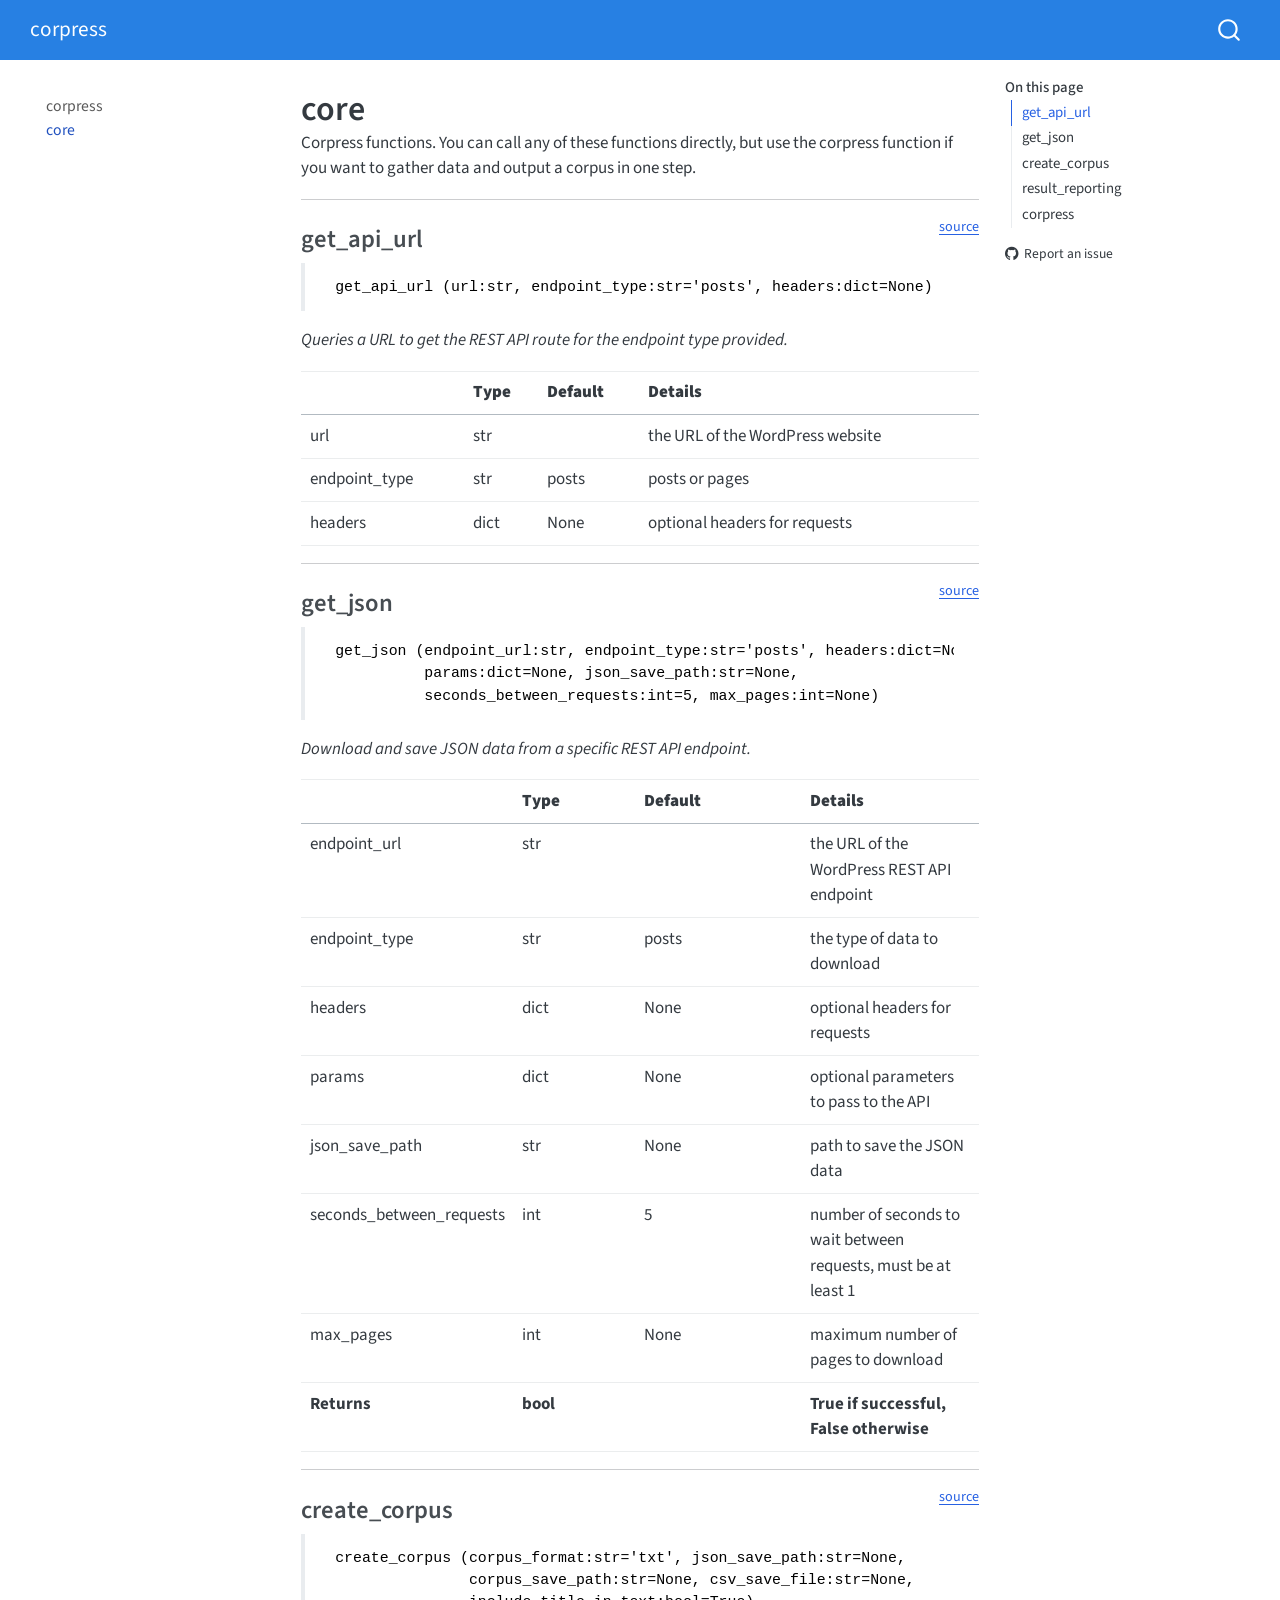
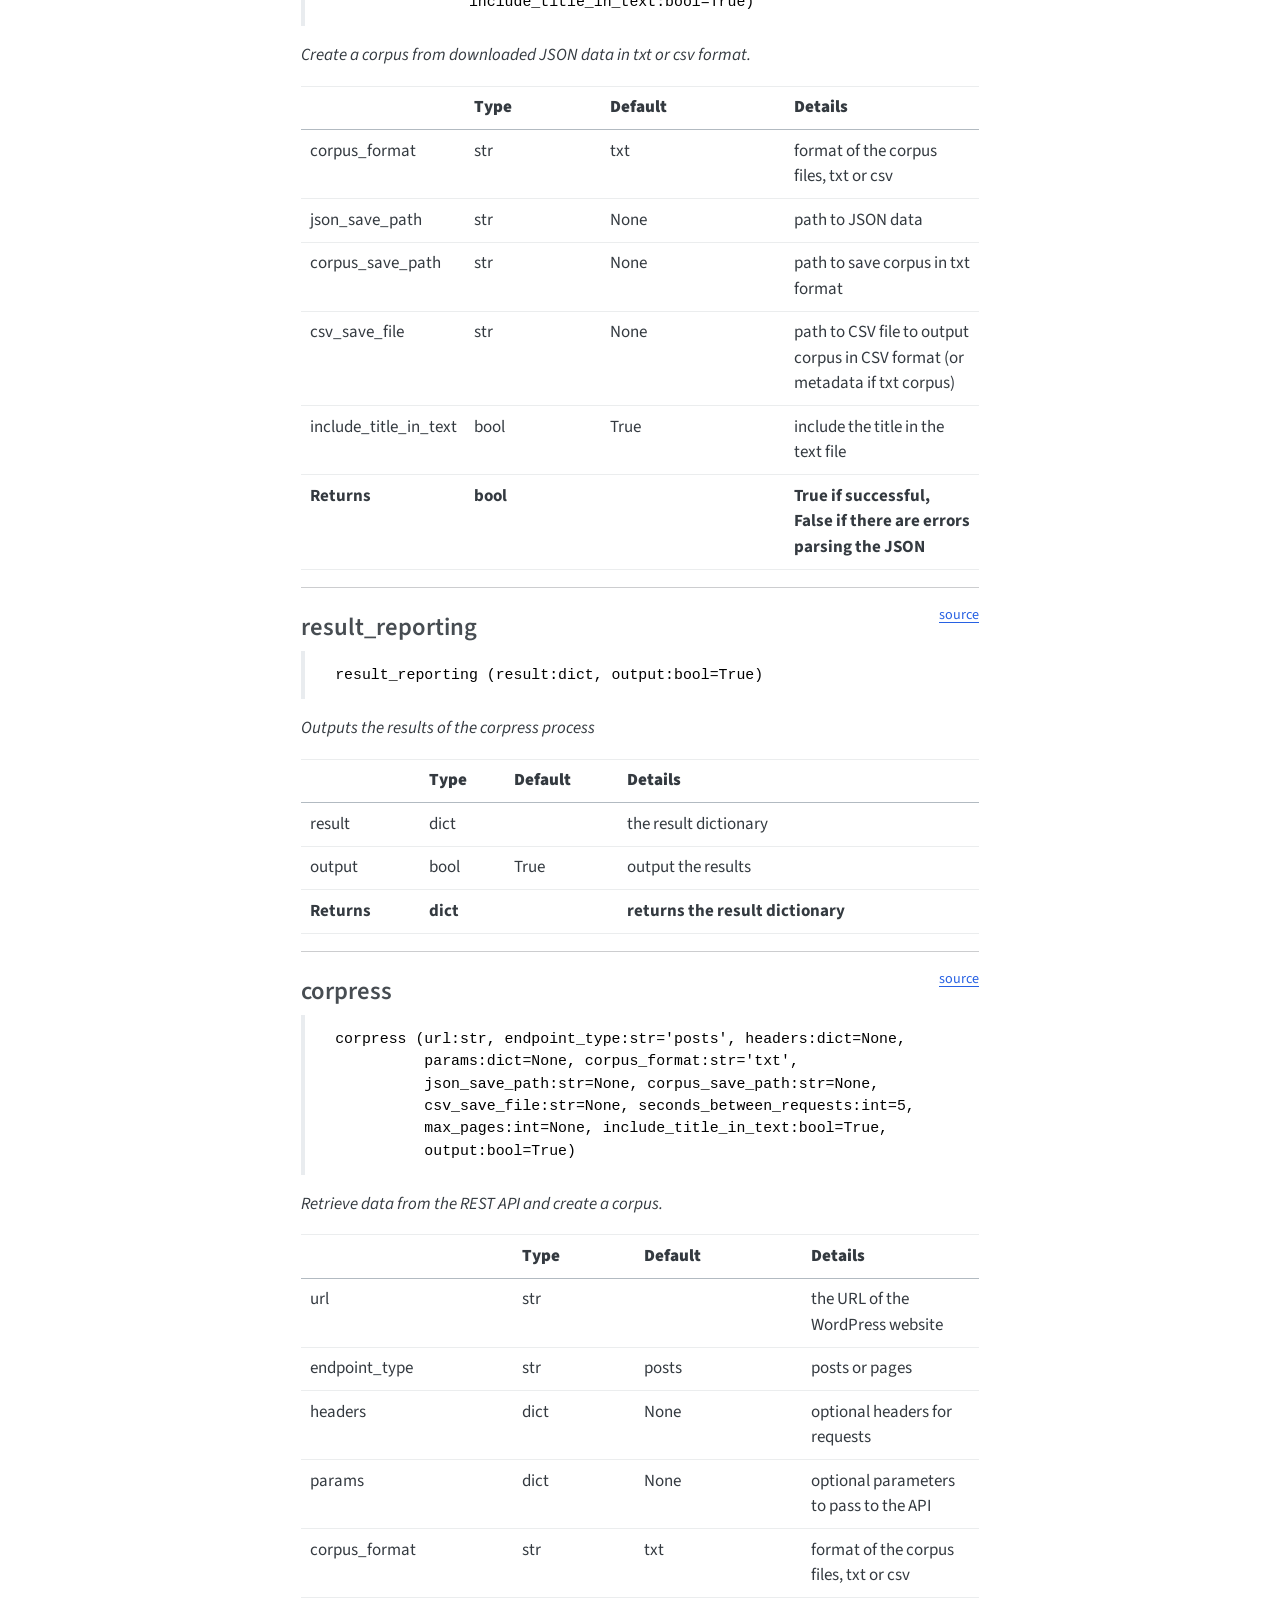
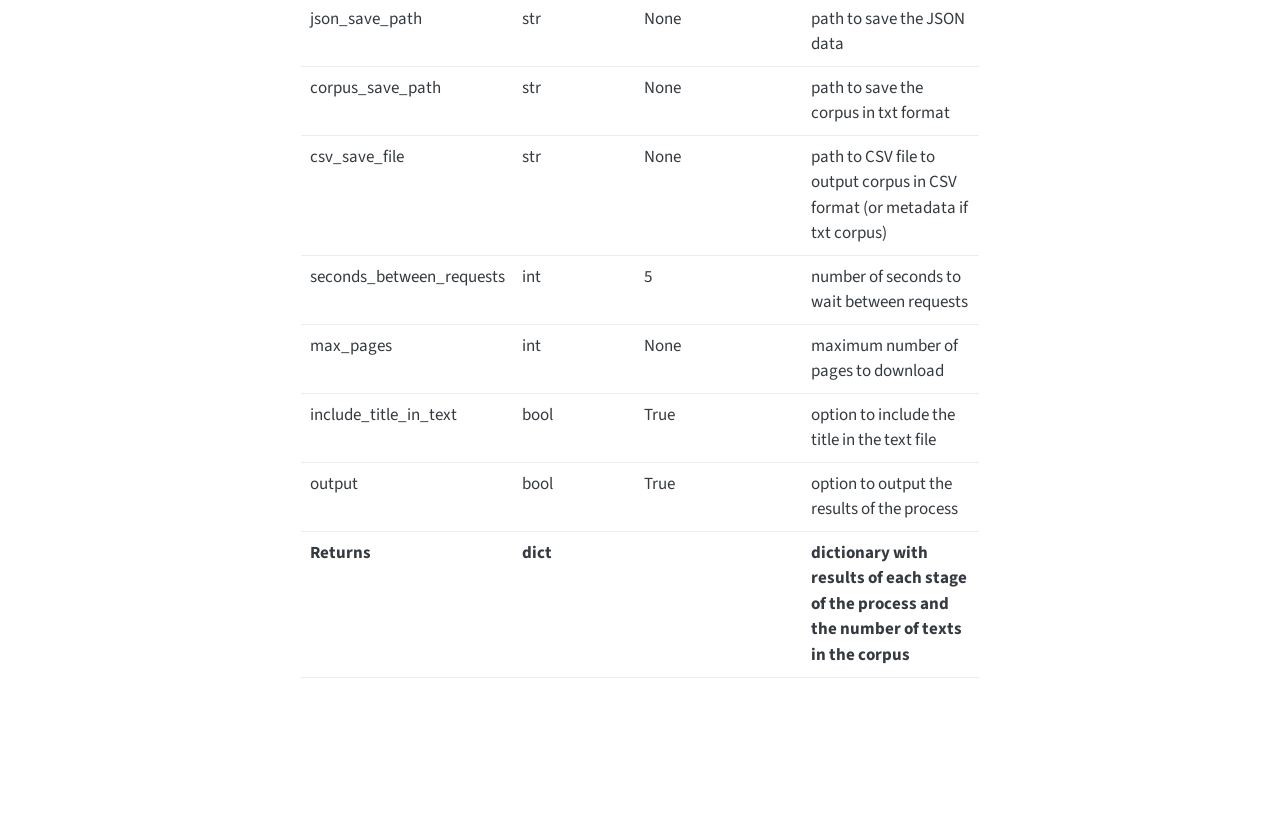
==== core.html @ 029fb757 "deploy: 4354752085d87fef4417bb4c1fadcc84f3c100c9" ====
<!DOCTYPE html>
<html xmlns="http://www.w3.org/1999/xhtml" lang="en" xml:lang="en"><head>

<meta charset="utf-8">
<meta name="generator" content="quarto-1.5.56">

<meta name="viewport" content="width=device-width, initial-scale=1.0, user-scalable=yes">

<meta name="description" content="Corpress functions. You can call any of these functions directly, but use the corpress function if you want to gather data and output a corpus in one step.">

<title>core – corpress</title>
<style>
code{white-space: pre-wrap;}
span.smallcaps{font-variant: small-caps;}
div.columns{display: flex; gap: min(4vw, 1.5em);}
div.column{flex: auto; overflow-x: auto;}
div.hanging-indent{margin-left: 1.5em; text-indent: -1.5em;}
ul.task-list{list-style: none;}
ul.task-list li input[type="checkbox"] {
  width: 0.8em;
  margin: 0 0.8em 0.2em -1em; /* quarto-specific, see https://github.com/quarto-dev/quarto-cli/issues/4556 */ 
  vertical-align: middle;
}
</style>


<script src="site_libs/quarto-nav/quarto-nav.js"></script>
<script src="site_libs/quarto-nav/headroom.min.js"></script>
<script src="site_libs/clipboard/clipboard.min.js"></script>
<script src="site_libs/quarto-search/autocomplete.umd.js"></script>
<script src="site_libs/quarto-search/fuse.min.js"></script>
<script src="site_libs/quarto-search/quarto-search.js"></script>
<meta name="quarto:offset" content="./">
<script src="site_libs/quarto-html/quarto.js"></script>
<script src="site_libs/quarto-html/popper.min.js"></script>
<script src="site_libs/quarto-html/tippy.umd.min.js"></script>
<script src="site_libs/quarto-html/anchor.min.js"></script>
<link href="site_libs/quarto-html/tippy.css" rel="stylesheet">
<link href="site_libs/quarto-html/quarto-syntax-highlighting.css" rel="stylesheet" id="quarto-text-highlighting-styles">
<script src="site_libs/bootstrap/bootstrap.min.js"></script>
<link href="site_libs/bootstrap/bootstrap-icons.css" rel="stylesheet">
<link href="site_libs/bootstrap/bootstrap.min.css" rel="stylesheet" id="quarto-bootstrap" data-mode="light">
<script id="quarto-search-options" type="application/json">{
  "location": "navbar",
  "copy-button": false,
  "collapse-after": 3,
  "panel-placement": "end",
  "type": "overlay",
  "limit": 50,
  "keyboard-shortcut": [
    "f",
    "/",
    "s"
  ],
  "show-item-context": false,
  "language": {
    "search-no-results-text": "No results",
    "search-matching-documents-text": "matching documents",
    "search-copy-link-title": "Copy link to search",
    "search-hide-matches-text": "Hide additional matches",
    "search-more-match-text": "more match in this document",
    "search-more-matches-text": "more matches in this document",
    "search-clear-button-title": "Clear",
    "search-text-placeholder": "",
    "search-detached-cancel-button-title": "Cancel",
    "search-submit-button-title": "Submit",
    "search-label": "Search"
  }
}</script>


<link rel="stylesheet" href="styles.css">
<meta property="og:title" content="core – corpress">
<meta property="og:description" content="Corpress functions. You can call any of these functions directly, but use the corpress function if you want to gather data and output a corpus in one step.">
<meta property="og:site_name" content="corpress">
<meta name="twitter:title" content="core – corpress">
<meta name="twitter:description" content="Corpress functions. You can call any of these functions directly, but use the corpress function if you want to gather data and output a corpus in one step.">
<meta name="twitter:card" content="summary">
</head>

<body class="nav-sidebar floating nav-fixed">

<div id="quarto-search-results"></div>
  <header id="quarto-header" class="headroom fixed-top">
    <nav class="navbar navbar-expand-lg " data-bs-theme="dark">
      <div class="navbar-container container-fluid">
      <div class="navbar-brand-container mx-auto">
    <a class="navbar-brand" href="./index.html">
    <span class="navbar-title">corpress</span>
    </a>
  </div>
        <div class="quarto-navbar-tools tools-end">
</div>
          <div id="quarto-search" class="" title="Search"></div>
      </div> <!-- /container-fluid -->
    </nav>
  <nav class="quarto-secondary-nav">
    <div class="container-fluid d-flex">
      <button type="button" class="quarto-btn-toggle btn" data-bs-toggle="collapse" role="button" data-bs-target=".quarto-sidebar-collapse-item" aria-controls="quarto-sidebar" aria-expanded="false" aria-label="Toggle sidebar navigation" onclick="if (window.quartoToggleHeadroom) { window.quartoToggleHeadroom(); }">
        <i class="bi bi-layout-text-sidebar-reverse"></i>
      </button>
        <nav class="quarto-page-breadcrumbs" aria-label="breadcrumb"><ol class="breadcrumb"><li class="breadcrumb-item"><a href="./core.html">core</a></li></ol></nav>
        <a class="flex-grow-1" role="navigation" data-bs-toggle="collapse" data-bs-target=".quarto-sidebar-collapse-item" aria-controls="quarto-sidebar" aria-expanded="false" aria-label="Toggle sidebar navigation" onclick="if (window.quartoToggleHeadroom) { window.quartoToggleHeadroom(); }">      
        </a>
    </div>
  </nav>
</header>
<!-- content -->
<div id="quarto-content" class="quarto-container page-columns page-rows-contents page-layout-article page-navbar">
<!-- sidebar -->
  <nav id="quarto-sidebar" class="sidebar collapse collapse-horizontal quarto-sidebar-collapse-item sidebar-navigation floating overflow-auto">
    <div class="sidebar-menu-container"> 
    <ul class="list-unstyled mt-1">
        <li class="sidebar-item">
  <div class="sidebar-item-container"> 
  <a href="./index.html" class="sidebar-item-text sidebar-link">
 <span class="menu-text">corpress</span></a>
  </div>
</li>
        <li class="sidebar-item">
  <div class="sidebar-item-container"> 
  <a href="./core.html" class="sidebar-item-text sidebar-link active">
 <span class="menu-text">core</span></a>
  </div>
</li>
    </ul>
    </div>
</nav>
<div id="quarto-sidebar-glass" class="quarto-sidebar-collapse-item" data-bs-toggle="collapse" data-bs-target=".quarto-sidebar-collapse-item"></div>
<!-- margin-sidebar -->
    <div id="quarto-margin-sidebar" class="sidebar margin-sidebar">
        <nav id="TOC" role="doc-toc" class="toc-active">
    <h2 id="toc-title">On this page</h2>
   
  <ul>
  <li><a href="#get_api_url" id="toc-get_api_url" class="nav-link active" data-scroll-target="#get_api_url">get_api_url</a></li>
  <li><a href="#get_json" id="toc-get_json" class="nav-link" data-scroll-target="#get_json">get_json</a></li>
  <li><a href="#create_corpus" id="toc-create_corpus" class="nav-link" data-scroll-target="#create_corpus">create_corpus</a></li>
  <li><a href="#result_reporting" id="toc-result_reporting" class="nav-link" data-scroll-target="#result_reporting">result_reporting</a></li>
  <li><a href="#corpress" id="toc-corpress" class="nav-link" data-scroll-target="#corpress">corpress</a></li>
  </ul>
<div class="toc-actions"><ul><li><a href="https://github.com/polsci/corpress/issues/new" class="toc-action"><i class="bi bi-github"></i>Report an issue</a></li></ul></div></nav>
    </div>
<!-- main -->
<main class="content" id="quarto-document-content">

<header id="title-block-header" class="quarto-title-block default">
<div class="quarto-title">
<h1 class="title">core</h1>
</div>

<div>
  <div class="description">
    Corpress functions. You can call any of these functions directly, but use the corpress function if you want to gather data and output a corpus in one step.
  </div>
</div>


<div class="quarto-title-meta">

    
  
    
  </div>
  


</header>


<!-- WARNING: THIS FILE WAS AUTOGENERATED! DO NOT EDIT! -->
<hr>
<p><a href="https://github.com/polsci/corpress/blob/main/corpress/core.py#L22" target="_blank" style="float:right; font-size:smaller">source</a></p>
<section id="get_api_url" class="level3">
<h3 class="anchored" data-anchor-id="get_api_url">get_api_url</h3>
<blockquote class="blockquote">
<pre><code> get_api_url (url:str, endpoint_type:str='posts', headers:dict=None)</code></pre>
</blockquote>
<p><em>Queries a URL to get the REST API route for the endpoint type provided.</em></p>
<table class="caption-top table">
<thead>
<tr class="header">
<th></th>
<th><strong>Type</strong></th>
<th><strong>Default</strong></th>
<th><strong>Details</strong></th>
</tr>
</thead>
<tbody>
<tr class="odd">
<td>url</td>
<td>str</td>
<td></td>
<td>the URL of the WordPress website</td>
</tr>
<tr class="even">
<td>endpoint_type</td>
<td>str</td>
<td>posts</td>
<td>posts or pages</td>
</tr>
<tr class="odd">
<td>headers</td>
<td>dict</td>
<td>None</td>
<td>optional headers for requests</td>
</tr>
</tbody>
</table>
<hr>
<p><a href="https://github.com/polsci/corpress/blob/main/corpress/core.py#L78" target="_blank" style="float:right; font-size:smaller">source</a></p>
</section>
<section id="get_json" class="level3">
<h3 class="anchored" data-anchor-id="get_json">get_json</h3>
<blockquote class="blockquote">
<pre><code> get_json (endpoint_url:str, endpoint_type:str='posts', headers:dict=None,
           params:dict=None, json_save_path:str=None,
           seconds_between_requests:int=5, max_pages:int=None)</code></pre>
</blockquote>
<p><em>Download and save JSON data from a specific REST API endpoint.</em></p>
<table class="caption-top table">
<colgroup>
<col style="width: 6%">
<col style="width: 25%">
<col style="width: 34%">
<col style="width: 34%">
</colgroup>
<thead>
<tr class="header">
<th></th>
<th><strong>Type</strong></th>
<th><strong>Default</strong></th>
<th><strong>Details</strong></th>
</tr>
</thead>
<tbody>
<tr class="odd">
<td>endpoint_url</td>
<td>str</td>
<td></td>
<td>the URL of the WordPress REST API endpoint</td>
</tr>
<tr class="even">
<td>endpoint_type</td>
<td>str</td>
<td>posts</td>
<td>the type of data to download</td>
</tr>
<tr class="odd">
<td>headers</td>
<td>dict</td>
<td>None</td>
<td>optional headers for requests</td>
</tr>
<tr class="even">
<td>params</td>
<td>dict</td>
<td>None</td>
<td>optional parameters to pass to the API</td>
</tr>
<tr class="odd">
<td>json_save_path</td>
<td>str</td>
<td>None</td>
<td>path to save the JSON data</td>
</tr>
<tr class="even">
<td>seconds_between_requests</td>
<td>int</td>
<td>5</td>
<td>number of seconds to wait between requests, must be at least 1</td>
</tr>
<tr class="odd">
<td>max_pages</td>
<td>int</td>
<td>None</td>
<td>maximum number of pages to download</td>
</tr>
<tr class="even">
<td><strong>Returns</strong></td>
<td><strong>bool</strong></td>
<td></td>
<td><strong>True if successful, False otherwise</strong></td>
</tr>
</tbody>
</table>
<hr>
<p><a href="https://github.com/polsci/corpress/blob/main/corpress/core.py#L177" target="_blank" style="float:right; font-size:smaller">source</a></p>
</section>
<section id="create_corpus" class="level3">
<h3 class="anchored" data-anchor-id="create_corpus">create_corpus</h3>
<blockquote class="blockquote">
<pre><code> create_corpus (corpus_format:str='txt', json_save_path:str=None,
                corpus_save_path:str=None, csv_save_file:str=None,
                include_title_in_text:bool=True)</code></pre>
</blockquote>
<p><em>Create a corpus from downloaded JSON data in txt or csv format.</em></p>
<table class="caption-top table">
<colgroup>
<col style="width: 6%">
<col style="width: 25%">
<col style="width: 34%">
<col style="width: 34%">
</colgroup>
<thead>
<tr class="header">
<th></th>
<th><strong>Type</strong></th>
<th><strong>Default</strong></th>
<th><strong>Details</strong></th>
</tr>
</thead>
<tbody>
<tr class="odd">
<td>corpus_format</td>
<td>str</td>
<td>txt</td>
<td>format of the corpus files, txt or csv</td>
</tr>
<tr class="even">
<td>json_save_path</td>
<td>str</td>
<td>None</td>
<td>path to JSON data</td>
</tr>
<tr class="odd">
<td>corpus_save_path</td>
<td>str</td>
<td>None</td>
<td>path to save corpus in txt format</td>
</tr>
<tr class="even">
<td>csv_save_file</td>
<td>str</td>
<td>None</td>
<td>path to CSV file to output corpus in CSV format (or metadata if txt corpus)</td>
</tr>
<tr class="odd">
<td>include_title_in_text</td>
<td>bool</td>
<td>True</td>
<td>include the title in the text file</td>
</tr>
<tr class="even">
<td><strong>Returns</strong></td>
<td><strong>bool</strong></td>
<td></td>
<td><strong>True if successful, False if there are errors parsing the JSON</strong></td>
</tr>
</tbody>
</table>
<hr>
<p><a href="https://github.com/polsci/corpress/blob/main/corpress/core.py#L274" target="_blank" style="float:right; font-size:smaller">source</a></p>
</section>
<section id="result_reporting" class="level3">
<h3 class="anchored" data-anchor-id="result_reporting">result_reporting</h3>
<blockquote class="blockquote">
<pre><code> result_reporting (result:dict, output:bool=True)</code></pre>
</blockquote>
<p><em>Outputs the results of the corpress process</em></p>
<table class="caption-top table">
<thead>
<tr class="header">
<th></th>
<th><strong>Type</strong></th>
<th><strong>Default</strong></th>
<th><strong>Details</strong></th>
</tr>
</thead>
<tbody>
<tr class="odd">
<td>result</td>
<td>dict</td>
<td></td>
<td>the result dictionary</td>
</tr>
<tr class="even">
<td>output</td>
<td>bool</td>
<td>True</td>
<td>output the results</td>
</tr>
<tr class="odd">
<td><strong>Returns</strong></td>
<td><strong>dict</strong></td>
<td></td>
<td><strong>returns the result dictionary</strong></td>
</tr>
</tbody>
</table>
<hr>
<p><a href="https://github.com/polsci/corpress/blob/main/corpress/core.py#L291" target="_blank" style="float:right; font-size:smaller">source</a></p>
</section>
<section id="corpress" class="level3">
<h3 class="anchored" data-anchor-id="corpress">corpress</h3>
<blockquote class="blockquote">
<pre><code> corpress (url:str, endpoint_type:str='posts', headers:dict=None,
           params:dict=None, corpus_format:str='txt',
           json_save_path:str=None, corpus_save_path:str=None,
           csv_save_file:str=None, seconds_between_requests:int=5,
           max_pages:int=None, include_title_in_text:bool=True,
           output:bool=True)</code></pre>
</blockquote>
<p><em>Retrieve data from the REST API and create a corpus.</em></p>
<table class="caption-top table">
<colgroup>
<col style="width: 6%">
<col style="width: 25%">
<col style="width: 34%">
<col style="width: 34%">
</colgroup>
<thead>
<tr class="header">
<th></th>
<th><strong>Type</strong></th>
<th><strong>Default</strong></th>
<th><strong>Details</strong></th>
</tr>
</thead>
<tbody>
<tr class="odd">
<td>url</td>
<td>str</td>
<td></td>
<td>the URL of the WordPress website</td>
</tr>
<tr class="even">
<td>endpoint_type</td>
<td>str</td>
<td>posts</td>
<td>posts or pages</td>
</tr>
<tr class="odd">
<td>headers</td>
<td>dict</td>
<td>None</td>
<td>optional headers for requests</td>
</tr>
<tr class="even">
<td>params</td>
<td>dict</td>
<td>None</td>
<td>optional parameters to pass to the API</td>
</tr>
<tr class="odd">
<td>corpus_format</td>
<td>str</td>
<td>txt</td>
<td>format of the corpus files, txt or csv</td>
</tr>
<tr class="even">
<td>json_save_path</td>
<td>str</td>
<td>None</td>
<td>path to save the JSON data</td>
</tr>
<tr class="odd">
<td>corpus_save_path</td>
<td>str</td>
<td>None</td>
<td>path to save the corpus in txt format</td>
</tr>
<tr class="even">
<td>csv_save_file</td>
<td>str</td>
<td>None</td>
<td>path to CSV file to output corpus in CSV format (or metadata if txt corpus)</td>
</tr>
<tr class="odd">
<td>seconds_between_requests</td>
<td>int</td>
<td>5</td>
<td>number of seconds to wait between requests</td>
</tr>
<tr class="even">
<td>max_pages</td>
<td>int</td>
<td>None</td>
<td>maximum number of pages to download</td>
</tr>
<tr class="odd">
<td>include_title_in_text</td>
<td>bool</td>
<td>True</td>
<td>option to include the title in the text file</td>
</tr>
<tr class="even">
<td>output</td>
<td>bool</td>
<td>True</td>
<td>option to output the results of the process</td>
</tr>
<tr class="odd">
<td><strong>Returns</strong></td>
<td><strong>dict</strong></td>
<td></td>
<td><strong>dictionary with results of each stage of the process and the number of texts in the corpus</strong></td>
</tr>
</tbody>
</table>


</section>

</main> <!-- /main -->
<script id="quarto-html-after-body" type="application/javascript">
window.document.addEventListener("DOMContentLoaded", function (event) {
  const toggleBodyColorMode = (bsSheetEl) => {
    const mode = bsSheetEl.getAttribute("data-mode");
    const bodyEl = window.document.querySelector("body");
    if (mode === "dark") {
      bodyEl.classList.add("quarto-dark");
      bodyEl.classList.remove("quarto-light");
    } else {
      bodyEl.classList.add("quarto-light");
      bodyEl.classList.remove("quarto-dark");
    }
  }
  const toggleBodyColorPrimary = () => {
    const bsSheetEl = window.document.querySelector("link#quarto-bootstrap");
    if (bsSheetEl) {
      toggleBodyColorMode(bsSheetEl);
    }
  }
  toggleBodyColorPrimary();  
  const icon = "";
  const anchorJS = new window.AnchorJS();
  anchorJS.options = {
    placement: 'right',
    icon: icon
  };
  anchorJS.add('.anchored');
  const isCodeAnnotation = (el) => {
    for (const clz of el.classList) {
      if (clz.startsWith('code-annotation-')) {                     
        return true;
      }
    }
    return false;
  }
  const onCopySuccess = function(e) {
    // button target
    const button = e.trigger;
    // don't keep focus
    button.blur();
    // flash "checked"
    button.classList.add('code-copy-button-checked');
    var currentTitle = button.getAttribute("title");
    button.setAttribute("title", "Copied!");
    let tooltip;
    if (window.bootstrap) {
      button.setAttribute("data-bs-toggle", "tooltip");
      button.setAttribute("data-bs-placement", "left");
      button.setAttribute("data-bs-title", "Copied!");
      tooltip = new bootstrap.Tooltip(button, 
        { trigger: "manual", 
          customClass: "code-copy-button-tooltip",
          offset: [0, -8]});
      tooltip.show();    
    }
    setTimeout(function() {
      if (tooltip) {
        tooltip.hide();
        button.removeAttribute("data-bs-title");
        button.removeAttribute("data-bs-toggle");
        button.removeAttribute("data-bs-placement");
      }
      button.setAttribute("title", currentTitle);
      button.classList.remove('code-copy-button-checked');
    }, 1000);
    // clear code selection
    e.clearSelection();
  }
  const getTextToCopy = function(trigger) {
      const codeEl = trigger.previousElementSibling.cloneNode(true);
      for (const childEl of codeEl.children) {
        if (isCodeAnnotation(childEl)) {
          childEl.remove();
        }
      }
      return codeEl.innerText;
  }
  const clipboard = new window.ClipboardJS('.code-copy-button:not([data-in-quarto-modal])', {
    text: getTextToCopy
  });
  clipboard.on('success', onCopySuccess);
  if (window.document.getElementById('quarto-embedded-source-code-modal')) {
    // For code content inside modals, clipBoardJS needs to be initialized with a container option
    // TODO: Check when it could be a function (https://github.com/zenorocha/clipboard.js/issues/860)
    const clipboardModal = new window.ClipboardJS('.code-copy-button[data-in-quarto-modal]', {
      text: getTextToCopy,
      container: window.document.getElementById('quarto-embedded-source-code-modal')
    });
    clipboardModal.on('success', onCopySuccess);
  }
    var localhostRegex = new RegExp(/^(?:http|https):\/\/localhost\:?[0-9]*\//);
    var mailtoRegex = new RegExp(/^mailto:/);
      var filterRegex = new RegExp("https:\/\/geoffford\.nz\/corpress");
    var isInternal = (href) => {
        return filterRegex.test(href) || localhostRegex.test(href) || mailtoRegex.test(href);
    }
    // Inspect non-navigation links and adorn them if external
 	var links = window.document.querySelectorAll('a[href]:not(.nav-link):not(.navbar-brand):not(.toc-action):not(.sidebar-link):not(.sidebar-item-toggle):not(.pagination-link):not(.no-external):not([aria-hidden]):not(.dropdown-item):not(.quarto-navigation-tool):not(.about-link)');
    for (var i=0; i<links.length; i++) {
      const link = links[i];
      if (!isInternal(link.href)) {
        // undo the damage that might have been done by quarto-nav.js in the case of
        // links that we want to consider external
        if (link.dataset.originalHref !== undefined) {
          link.href = link.dataset.originalHref;
        }
      }
    }
  function tippyHover(el, contentFn, onTriggerFn, onUntriggerFn) {
    const config = {
      allowHTML: true,
      maxWidth: 500,
      delay: 100,
      arrow: false,
      appendTo: function(el) {
          return el.parentElement;
      },
      interactive: true,
      interactiveBorder: 10,
      theme: 'quarto',
      placement: 'bottom-start',
    };
    if (contentFn) {
      config.content = contentFn;
    }
    if (onTriggerFn) {
      config.onTrigger = onTriggerFn;
    }
    if (onUntriggerFn) {
      config.onUntrigger = onUntriggerFn;
    }
    window.tippy(el, config); 
  }
  const noterefs = window.document.querySelectorAll('a[role="doc-noteref"]');
  for (var i=0; i<noterefs.length; i++) {
    const ref = noterefs[i];
    tippyHover(ref, function() {
      // use id or data attribute instead here
      let href = ref.getAttribute('data-footnote-href') || ref.getAttribute('href');
      try { href = new URL(href).hash; } catch {}
      const id = href.replace(/^#\/?/, "");
      const note = window.document.getElementById(id);
      if (note) {
        return note.innerHTML;
      } else {
        return "";
      }
    });
  }
  const xrefs = window.document.querySelectorAll('a.quarto-xref');
  const processXRef = (id, note) => {
    // Strip column container classes
    const stripColumnClz = (el) => {
      el.classList.remove("page-full", "page-columns");
      if (el.children) {
        for (const child of el.children) {
          stripColumnClz(child);
        }
      }
    }
    stripColumnClz(note)
    if (id === null || id.startsWith('sec-')) {
      // Special case sections, only their first couple elements
      const container = document.createElement("div");
      if (note.children && note.children.length > 2) {
        container.appendChild(note.children[0].cloneNode(true));
        for (let i = 1; i < note.children.length; i++) {
          const child = note.children[i];
          if (child.tagName === "P" && child.innerText === "") {
            continue;
          } else {
            container.appendChild(child.cloneNode(true));
            break;
          }
        }
        if (window.Quarto?.typesetMath) {
          window.Quarto.typesetMath(container);
        }
        return container.innerHTML
      } else {
        if (window.Quarto?.typesetMath) {
          window.Quarto.typesetMath(note);
        }
        return note.innerHTML;
      }
    } else {
      // Remove any anchor links if they are present
      const anchorLink = note.querySelector('a.anchorjs-link');
      if (anchorLink) {
        anchorLink.remove();
      }
      if (window.Quarto?.typesetMath) {
        window.Quarto.typesetMath(note);
      }
      // TODO in 1.5, we should make sure this works without a callout special case
      if (note.classList.contains("callout")) {
        return note.outerHTML;
      } else {
        return note.innerHTML;
      }
    }
  }
  for (var i=0; i<xrefs.length; i++) {
    const xref = xrefs[i];
    tippyHover(xref, undefined, function(instance) {
      instance.disable();
      let url = xref.getAttribute('href');
      let hash = undefined; 
      if (url.startsWith('#')) {
        hash = url;
      } else {
        try { hash = new URL(url).hash; } catch {}
      }
      if (hash) {
        const id = hash.replace(/^#\/?/, "");
        const note = window.document.getElementById(id);
        if (note !== null) {
          try {
            const html = processXRef(id, note.cloneNode(true));
            instance.setContent(html);
          } finally {
            instance.enable();
            instance.show();
          }
        } else {
          // See if we can fetch this
          fetch(url.split('#')[0])
          .then(res => res.text())
          .then(html => {
            const parser = new DOMParser();
            const htmlDoc = parser.parseFromString(html, "text/html");
            const note = htmlDoc.getElementById(id);
            if (note !== null) {
              const html = processXRef(id, note);
              instance.setContent(html);
            } 
          }).finally(() => {
            instance.enable();
            instance.show();
          });
        }
      } else {
        // See if we can fetch a full url (with no hash to target)
        // This is a special case and we should probably do some content thinning / targeting
        fetch(url)
        .then(res => res.text())
        .then(html => {
          const parser = new DOMParser();
          const htmlDoc = parser.parseFromString(html, "text/html");
          const note = htmlDoc.querySelector('main.content');
          if (note !== null) {
            // This should only happen for chapter cross references
            // (since there is no id in the URL)
            // remove the first header
            if (note.children.length > 0 && note.children[0].tagName === "HEADER") {
              note.children[0].remove();
            }
            const html = processXRef(null, note);
            instance.setContent(html);
          } 
        }).finally(() => {
          instance.enable();
          instance.show();
        });
      }
    }, function(instance) {
    });
  }
      let selectedAnnoteEl;
      const selectorForAnnotation = ( cell, annotation) => {
        let cellAttr = 'data-code-cell="' + cell + '"';
        let lineAttr = 'data-code-annotation="' +  annotation + '"';
        const selector = 'span[' + cellAttr + '][' + lineAttr + ']';
        return selector;
      }
      const selectCodeLines = (annoteEl) => {
        const doc = window.document;
        const targetCell = annoteEl.getAttribute("data-target-cell");
        const targetAnnotation = annoteEl.getAttribute("data-target-annotation");
        const annoteSpan = window.document.querySelector(selectorForAnnotation(targetCell, targetAnnotation));
        const lines = annoteSpan.getAttribute("data-code-lines").split(",");
        const lineIds = lines.map((line) => {
          return targetCell + "-" + line;
        })
        let top = null;
        let height = null;
        let parent = null;
        if (lineIds.length > 0) {
            //compute the position of the single el (top and bottom and make a div)
            const el = window.document.getElementById(lineIds[0]);
            top = el.offsetTop;
            height = el.offsetHeight;
            parent = el.parentElement.parentElement;
          if (lineIds.length > 1) {
            const lastEl = window.document.getElementById(lineIds[lineIds.length - 1]);
            const bottom = lastEl.offsetTop + lastEl.offsetHeight;
            height = bottom - top;
          }
          if (top !== null && height !== null && parent !== null) {
            // cook up a div (if necessary) and position it 
            let div = window.document.getElementById("code-annotation-line-highlight");
            if (div === null) {
              div = window.document.createElement("div");
              div.setAttribute("id", "code-annotation-line-highlight");
              div.style.position = 'absolute';
              parent.appendChild(div);
            }
            div.style.top = top - 2 + "px";
            div.style.height = height + 4 + "px";
            div.style.left = 0;
            let gutterDiv = window.document.getElementById("code-annotation-line-highlight-gutter");
            if (gutterDiv === null) {
              gutterDiv = window.document.createElement("div");
              gutterDiv.setAttribute("id", "code-annotation-line-highlight-gutter");
              gutterDiv.style.position = 'absolute';
              const codeCell = window.document.getElementById(targetCell);
              const gutter = codeCell.querySelector('.code-annotation-gutter');
              gutter.appendChild(gutterDiv);
            }
            gutterDiv.style.top = top - 2 + "px";
            gutterDiv.style.height = height + 4 + "px";
          }
          selectedAnnoteEl = annoteEl;
        }
      };
      const unselectCodeLines = () => {
        const elementsIds = ["code-annotation-line-highlight", "code-annotation-line-highlight-gutter"];
        elementsIds.forEach((elId) => {
          const div = window.document.getElementById(elId);
          if (div) {
            div.remove();
          }
        });
        selectedAnnoteEl = undefined;
      };
        // Handle positioning of the toggle
    window.addEventListener(
      "resize",
      throttle(() => {
        elRect = undefined;
        if (selectedAnnoteEl) {
          selectCodeLines(selectedAnnoteEl);
        }
      }, 10)
    );
    function throttle(fn, ms) {
    let throttle = false;
    let timer;
      return (...args) => {
        if(!throttle) { // first call gets through
            fn.apply(this, args);
            throttle = true;
        } else { // all the others get throttled
            if(timer) clearTimeout(timer); // cancel #2
            timer = setTimeout(() => {
              fn.apply(this, args);
              timer = throttle = false;
            }, ms);
        }
      };
    }
      // Attach click handler to the DT
      const annoteDls = window.document.querySelectorAll('dt[data-target-cell]');
      for (const annoteDlNode of annoteDls) {
        annoteDlNode.addEventListener('click', (event) => {
          const clickedEl = event.target;
          if (clickedEl !== selectedAnnoteEl) {
            unselectCodeLines();
            const activeEl = window.document.querySelector('dt[data-target-cell].code-annotation-active');
            if (activeEl) {
              activeEl.classList.remove('code-annotation-active');
            }
            selectCodeLines(clickedEl);
            clickedEl.classList.add('code-annotation-active');
          } else {
            // Unselect the line
            unselectCodeLines();
            clickedEl.classList.remove('code-annotation-active');
          }
        });
      }
  const findCites = (el) => {
    const parentEl = el.parentElement;
    if (parentEl) {
      const cites = parentEl.dataset.cites;
      if (cites) {
        return {
          el,
          cites: cites.split(' ')
        };
      } else {
        return findCites(el.parentElement)
      }
    } else {
      return undefined;
    }
  };
  var bibliorefs = window.document.querySelectorAll('a[role="doc-biblioref"]');
  for (var i=0; i<bibliorefs.length; i++) {
    const ref = bibliorefs[i];
    const citeInfo = findCites(ref);
    if (citeInfo) {
      tippyHover(citeInfo.el, function() {
        var popup = window.document.createElement('div');
        citeInfo.cites.forEach(function(cite) {
          var citeDiv = window.document.createElement('div');
          citeDiv.classList.add('hanging-indent');
          citeDiv.classList.add('csl-entry');
          var biblioDiv = window.document.getElementById('ref-' + cite);
          if (biblioDiv) {
            citeDiv.innerHTML = biblioDiv.innerHTML;
          }
          popup.appendChild(citeDiv);
        });
        return popup.innerHTML;
      });
    }
  }
});
</script>
</div> <!-- /content -->




<footer class="footer"><div class="nav-footer"><div class="nav-footer-center"><div class="toc-actions d-sm-block d-md-none"><ul><li><a href="https://github.com/polsci/corpress/issues/new" class="toc-action"><i class="bi bi-github"></i>Report an issue</a></li></ul></div></div></div></footer></body></html>
---- site_libs/quarto-html/tippy.css ----
.tippy-box[data-animation=fade][data-state=hidden]{opacity:0}[data-tippy-root]{max-width:calc(100vw - 10px)}.tippy-box{position:relative;background-color:#333;color:#fff;border-radius:4px;font-size:14px;line-height:1.4;white-space:normal;outline:0;transition-property:transform,visibility,opacity}.tippy-box[data-placement^=top]>.tippy-arrow{bottom:0}.tippy-box[data-placement^=top]>.tippy-arrow:before{bottom:-7px;left:0;border-width:8px 8px 0;border-top-color:initial;transform-origin:center top}.tippy-box[data-placement^=bottom]>.tippy-arrow{top:0}.tippy-box[data-placement^=bottom]>.tippy-arrow:before{top:-7px;left:0;border-width:0 8px 8px;border-bottom-color:initial;transform-origin:center bottom}.tippy-box[data-placement^=left]>.tippy-arrow{right:0}.tippy-box[data-placement^=left]>.tippy-arrow:before{border-width:8px 0 8px 8px;border-left-color:initial;right:-7px;transform-origin:center left}.tippy-box[data-placement^=right]>.tippy-arrow{left:0}.tippy-box[data-placement^=right]>.tippy-arrow:before{left:-7px;border-width:8px 8px 8px 0;border-right-color:initial;transform-origin:center right}.tippy-box[data-inertia][data-state=visible]{transition-timing-function:cubic-bezier(.54,1.5,.38,1.11)}.tippy-arrow{width:16px;height:16px;color:#333}.tippy-arrow:before{content:"";position:absolute;border-color:transparent;border-style:solid}.tippy-content{position:relative;padding:5px 9px;z-index:1}
---- site_libs/quarto-html/quarto-syntax-highlighting.css ----
/* quarto syntax highlight colors */
:root {
  --quarto-hl-ot-color: #003B4F;
  --quarto-hl-at-color: #657422;
  --quarto-hl-ss-color: #20794D;
  --quarto-hl-an-color: #5E5E5E;
  --quarto-hl-fu-color: #4758AB;
  --quarto-hl-st-color: #20794D;
  --quarto-hl-cf-color: #003B4F;
  --quarto-hl-op-color: #5E5E5E;
  --quarto-hl-er-color: #AD0000;
  --quarto-hl-bn-color: #AD0000;
  --quarto-hl-al-color: #AD0000;
  --quarto-hl-va-color: #111111;
  --quarto-hl-bu-color: inherit;
  --quarto-hl-ex-color: inherit;
  --quarto-hl-pp-color: #AD0000;
  --quarto-hl-in-color: #5E5E5E;
  --quarto-hl-vs-color: #20794D;
  --quarto-hl-wa-color: #5E5E5E;
  --quarto-hl-do-color: #5E5E5E;
  --quarto-hl-im-color: #00769E;
  --quarto-hl-ch-color: #20794D;
  --quarto-hl-dt-color: #AD0000;
  --quarto-hl-fl-color: #AD0000;
  --quarto-hl-co-color: #5E5E5E;
  --quarto-hl-cv-color: #5E5E5E;
  --quarto-hl-cn-color: #8f5902;
  --quarto-hl-sc-color: #5E5E5E;
  --quarto-hl-dv-color: #AD0000;
  --quarto-hl-kw-color: #003B4F;
}

/* other quarto variables */
:root {
  --quarto-font-monospace: SFMono-Regular, Menlo, Monaco, Consolas, "Liberation Mono", "Courier New", monospace;
}

pre > code.sourceCode > span {
  color: #003B4F;
}

code span {
  color: #003B4F;
}

code.sourceCode > span {
  color: #003B4F;
}

div.sourceCode,
div.sourceCode pre.sourceCode {
  color: #003B4F;
}

code span.ot {
  color: #003B4F;
  font-style: inherit;
}

code span.at {
  color: #657422;
  font-style: inherit;
}

code span.ss {
  color: #20794D;
  font-style: inherit;
}

code span.an {
  color: #5E5E5E;
  font-style: inherit;
}

code span.fu {
  color: #4758AB;
  font-style: inherit;
}

code span.st {
  color: #20794D;
  font-style: inherit;
}

code span.cf {
  color: #003B4F;
  font-weight: bold;
  font-style: inherit;
}

code span.op {
  color: #5E5E5E;
  font-style: inherit;
}

code span.er {
  color: #AD0000;
  font-style: inherit;
}

code span.bn {
  color: #AD0000;
  font-style: inherit;
}

code span.al {
  color: #AD0000;
  font-style: inherit;
}

code span.va {
  color: #111111;
  font-style: inherit;
}

code span.bu {
  font-style: inherit;
}

code span.ex {
  font-style: inherit;
}

code span.pp {
  color: #AD0000;
  font-style: inherit;
}

code span.in {
  color: #5E5E5E;
  font-style: inherit;
}

code span.vs {
  color: #20794D;
  font-style: inherit;
}

code span.wa {
  color: #5E5E5E;
  font-style: italic;
}

code span.do {
  color: #5E5E5E;
  font-style: italic;
}

code span.im {
  color: #00769E;
  font-style: inherit;
}

code span.ch {
  color: #20794D;
  font-style: inherit;
}

code span.dt {
  color: #AD0000;
  font-style: inherit;
}

code span.fl {
  color: #AD0000;
  font-style: inherit;
}

code span.co {
  color: #5E5E5E;
  font-style: inherit;
}

code span.cv {
  color: #5E5E5E;
  font-style: italic;
}

code span.cn {
  color: #8f5902;
  font-style: inherit;
}

code span.sc {
  color: #5E5E5E;
  font-style: inherit;
}

code span.dv {
  color: #AD0000;
  font-style: inherit;
}

code span.kw {
  color: #003B4F;
  font-weight: bold;
  font-style: inherit;
}

.prevent-inlining {
  content: "</";
}

/*# sourceMappingURL=debc5d5d77c3f9108843748ff7464032.css.map */
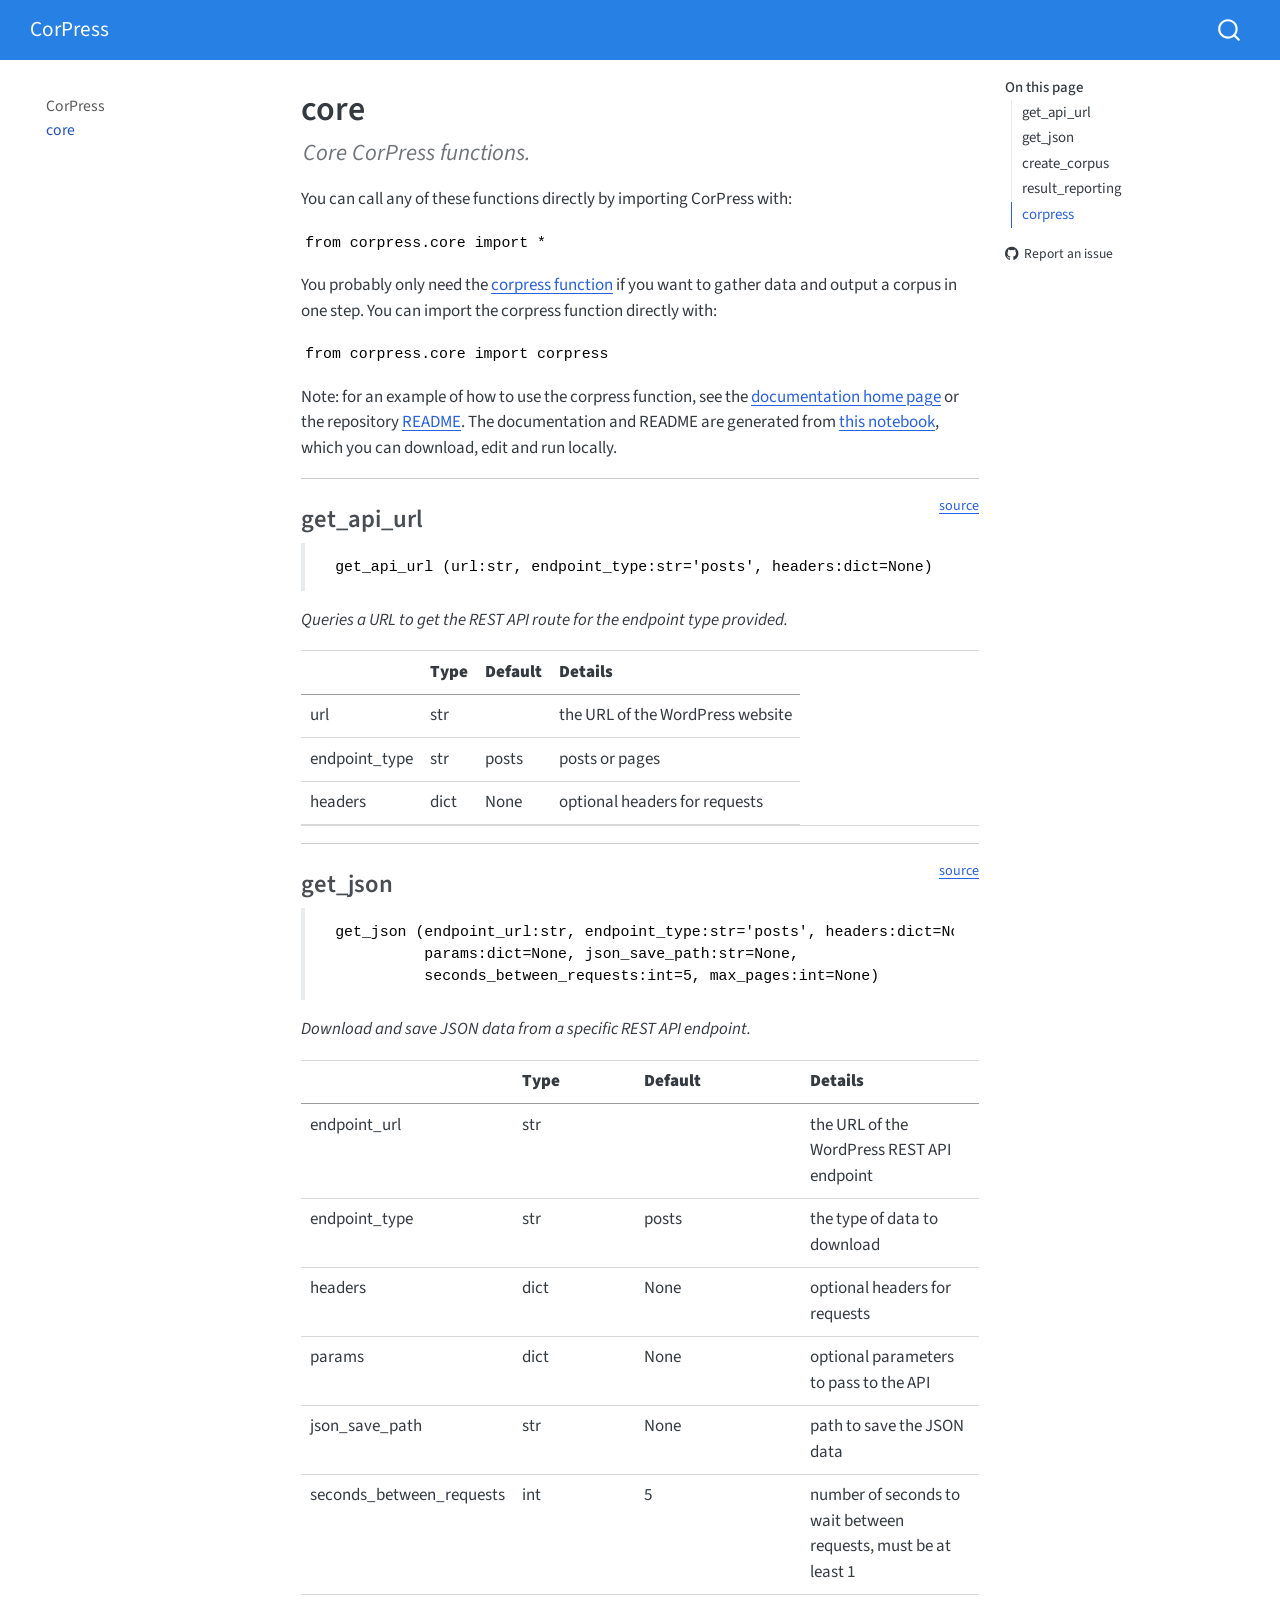
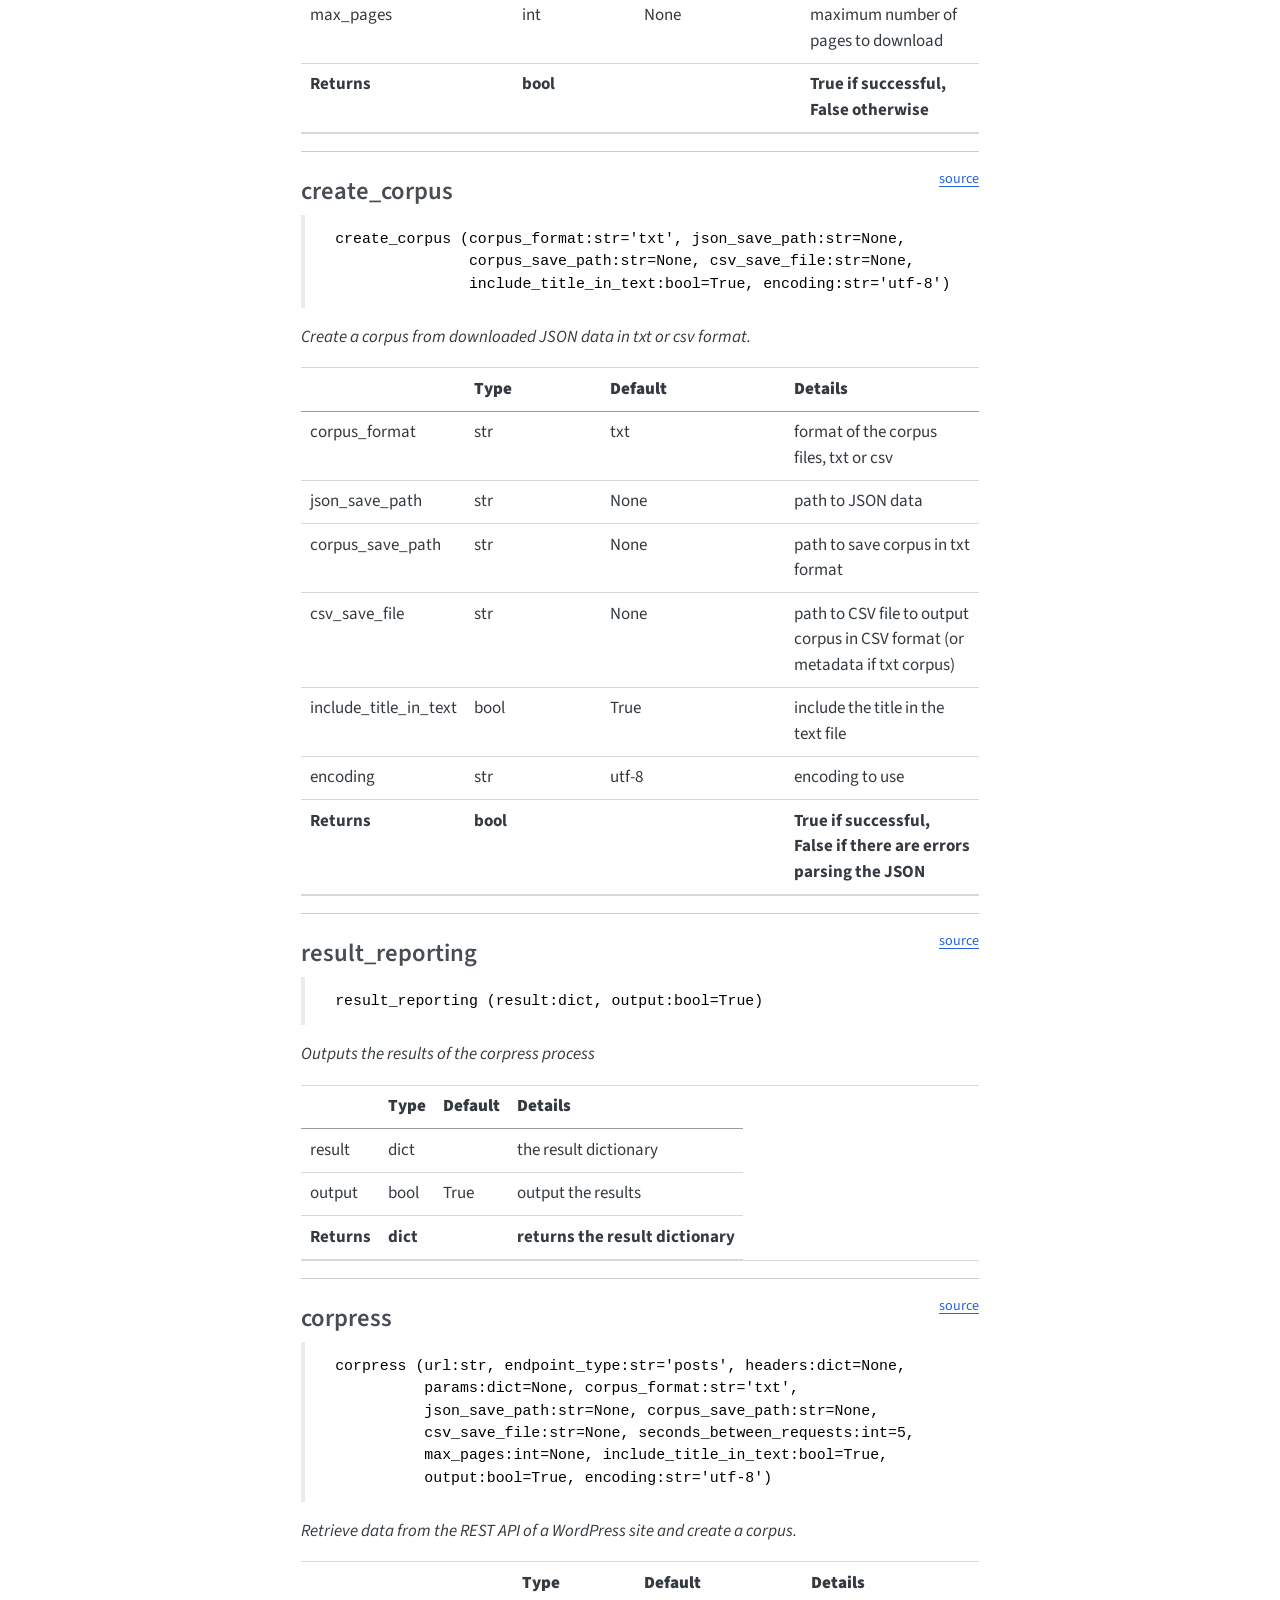
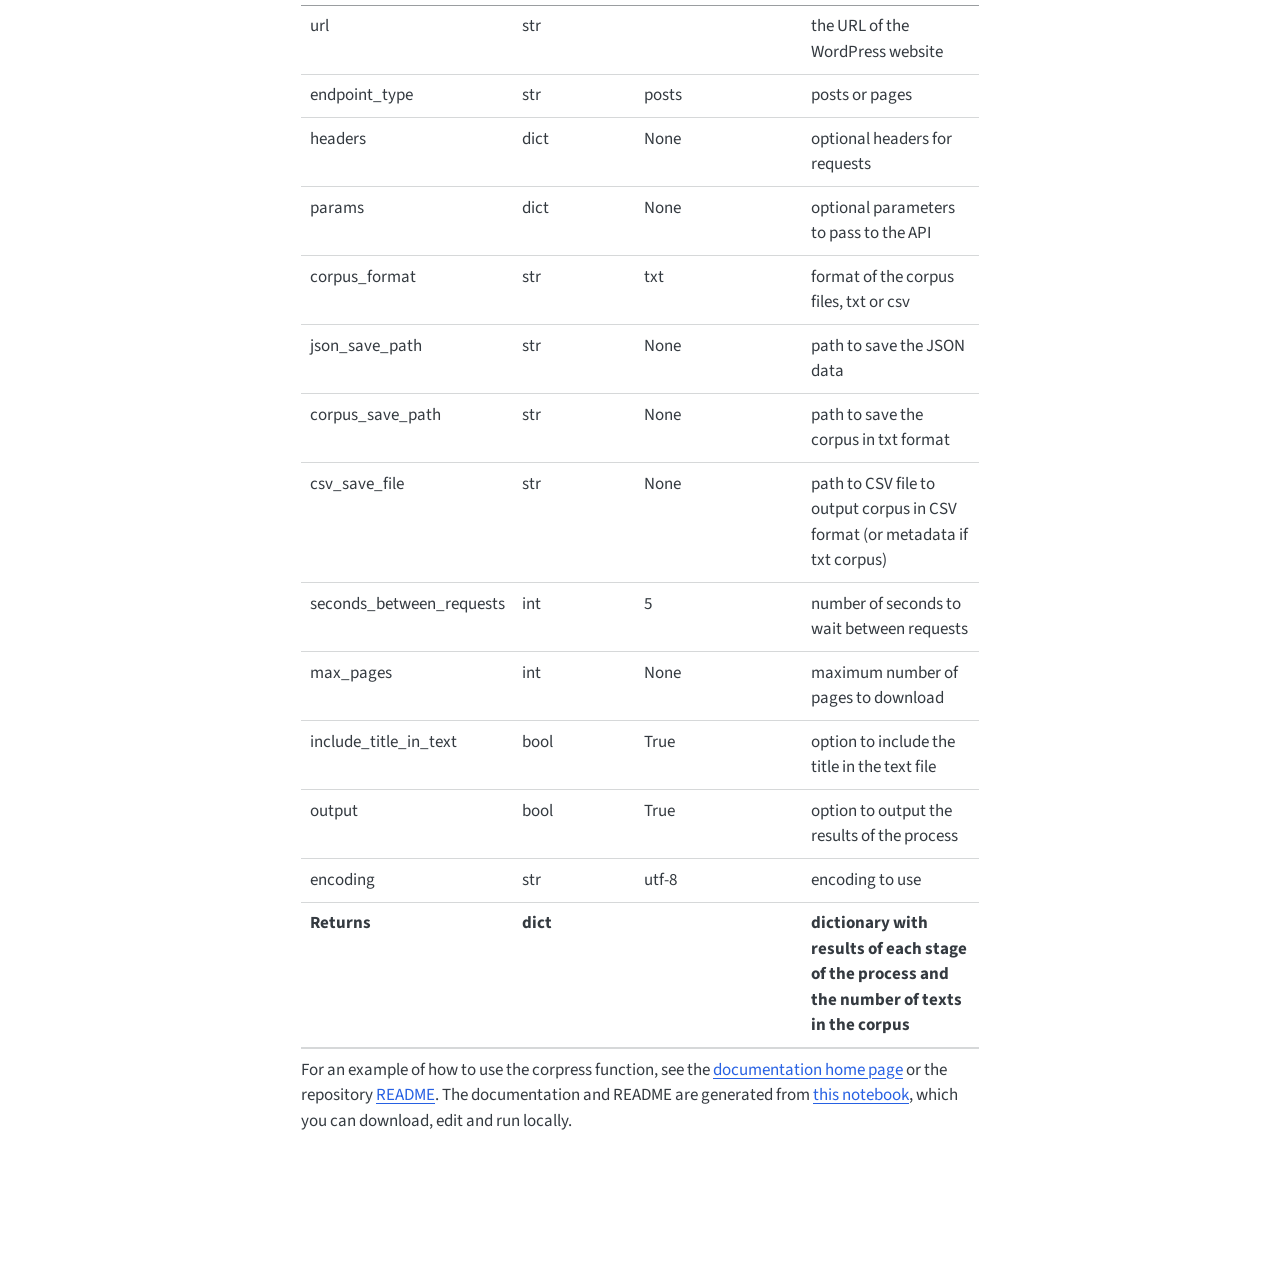
==== commit bab0bbf0: "deploy: 25aa19ea351c06683806bd2e335e8d9bb703431a" ====
--- a/core.html
+++ b/core.html
@@ -2,13 +2,13 @@
 <html xmlns="http://www.w3.org/1999/xhtml" lang="en" xml:lang="en"><head>
 
 <meta charset="utf-8">
-<meta name="generator" content="quarto-1.5.56">
+<meta name="generator" content="quarto-1.7.29">
 
 <meta name="viewport" content="width=device-width, initial-scale=1.0, user-scalable=yes">
 
-<meta name="description" content="Corpress functions. You can call any of these functions directly, but use the corpress function if you want to gather data and output a corpus in one step.">
-
-<title>core – corpress</title>
+<meta name="description" content="Core CorPress functions.">
+
+<title>core – CorPress</title>
 <style>
 code{white-space: pre-wrap;}
 span.smallcaps{font-variant: small-caps;}
@@ -31,15 +31,16 @@
 <script src="site_libs/quarto-search/fuse.min.js"></script>
 <script src="site_libs/quarto-search/quarto-search.js"></script>
 <meta name="quarto:offset" content="./">
-<script src="site_libs/quarto-html/quarto.js"></script>
+<script src="site_libs/quarto-html/quarto.js" type="module"></script>
+<script src="site_libs/quarto-html/tabsets/tabsets.js" type="module"></script>
 <script src="site_libs/quarto-html/popper.min.js"></script>
 <script src="site_libs/quarto-html/tippy.umd.min.js"></script>
 <script src="site_libs/quarto-html/anchor.min.js"></script>
 <link href="site_libs/quarto-html/tippy.css" rel="stylesheet">
-<link href="site_libs/quarto-html/quarto-syntax-highlighting.css" rel="stylesheet" id="quarto-text-highlighting-styles">
+<link href="site_libs/quarto-html/quarto-syntax-highlighting-0815c480559380816a4d1ea211a47e91.css" rel="stylesheet" id="quarto-text-highlighting-styles">
 <script src="site_libs/bootstrap/bootstrap.min.js"></script>
 <link href="site_libs/bootstrap/bootstrap-icons.css" rel="stylesheet">
-<link href="site_libs/bootstrap/bootstrap.min.css" rel="stylesheet" id="quarto-bootstrap" data-mode="light">
+<link href="site_libs/bootstrap/bootstrap-c4832a576a2b2751674216aa53ffbffd.min.css" rel="stylesheet" append-hash="true" id="quarto-bootstrap" data-mode="light">
 <script id="quarto-search-options" type="application/json">{
   "location": "navbar",
   "copy-button": false,
@@ -70,15 +71,15 @@
 
 
 <link rel="stylesheet" href="styles.css">
-<meta property="og:title" content="core – corpress">
-<meta property="og:description" content="Corpress functions. You can call any of these functions directly, but use the corpress function if you want to gather data and output a corpus in one step.">
-<meta property="og:site_name" content="corpress">
-<meta name="twitter:title" content="core – corpress">
-<meta name="twitter:description" content="Corpress functions. You can call any of these functions directly, but use the corpress function if you want to gather data and output a corpus in one step.">
+<meta property="og:title" content="core – CorPress">
+<meta property="og:description" content="Core CorPress functions.">
+<meta property="og:site_name" content="CorPress">
+<meta name="twitter:title" content="core – CorPress">
+<meta name="twitter:description" content="Core CorPress functions.">
 <meta name="twitter:card" content="summary">
 </head>
 
-<body class="nav-sidebar floating nav-fixed">
+<body class="nav-sidebar floating nav-fixed quarto-light">
 
 <div id="quarto-search-results"></div>
   <header id="quarto-header" class="headroom fixed-top">
@@ -86,7 +87,7 @@
       <div class="navbar-container container-fluid">
       <div class="navbar-brand-container mx-auto">
     <a class="navbar-brand" href="./index.html">
-    <span class="navbar-title">corpress</span>
+    <span class="navbar-title">CorPress</span>
     </a>
   </div>
         <div class="quarto-navbar-tools tools-end">
@@ -114,7 +115,7 @@
         <li class="sidebar-item">
   <div class="sidebar-item-container"> 
   <a href="./index.html" class="sidebar-item-text sidebar-link">
- <span class="menu-text">corpress</span></a>
+ <span class="menu-text">CorPress</span></a>
   </div>
 </li>
         <li class="sidebar-item">
@@ -151,7 +152,7 @@
 
 <div>
   <div class="description">
-    Corpress functions. You can call any of these functions directly, but use the corpress function if you want to gather data and output a corpus in one step.
+    Core CorPress functions.
   </div>
 </div>
 
@@ -169,8 +170,13 @@
 
 
 <!-- WARNING: THIS FILE WAS AUTOGENERATED! DO NOT EDIT! -->
+<p>You can call any of these functions directly by importing CorPress with:</p>
+<pre><code>from corpress.core import *</code></pre>
+<p>You probably only need the <a href="https://geoffford.nz/corpress/core#corpress">corpress function</a> if you want to gather data and output a corpus in one step. You can import the corpress function directly with:</p>
+<pre><code>from corpress.core import corpress</code></pre>
+<p>Note: for an example of how to use the corpress function, see the <a href="https://geoffford.nz/corpress/">documentation home page</a> or the repository <a href="https://github.com/polsci/corpress/blob/master/README.md">README</a>. The documentation and README are generated from <a href="https://github.com/polsci/corpress/blob/master/nbs/index.ipynb">this notebook</a>, which you can download, edit and run locally.</p>
 <hr>
-<p><a href="https://github.com/polsci/corpress/blob/main/corpress/core.py#L22" target="_blank" style="float:right; font-size:smaller">source</a></p>
+<p><a href="https://github.com/polsci/corpress/blob/main/corpress/core.py#L25" target="_blank" style="float:right; font-size:smaller">source</a></p>
 <section id="get_api_url" class="level3">
 <h3 class="anchored" data-anchor-id="get_api_url">get_api_url</h3>
 <blockquote class="blockquote">
@@ -208,7 +214,7 @@
 </tbody>
 </table>
 <hr>
-<p><a href="https://github.com/polsci/corpress/blob/main/corpress/core.py#L78" target="_blank" style="float:right; font-size:smaller">source</a></p>
+<p><a href="https://github.com/polsci/corpress/blob/main/corpress/core.py#L81" target="_blank" style="float:right; font-size:smaller">source</a></p>
 </section>
 <section id="get_json" class="level3">
 <h3 class="anchored" data-anchor-id="get_json">get_json</h3>
@@ -285,14 +291,14 @@
 </tbody>
 </table>
 <hr>
-<p><a href="https://github.com/polsci/corpress/blob/main/corpress/core.py#L177" target="_blank" style="float:right; font-size:smaller">source</a></p>
+<p><a href="https://github.com/polsci/corpress/blob/main/corpress/core.py#L180" target="_blank" style="float:right; font-size:smaller">source</a></p>
 </section>
 <section id="create_corpus" class="level3">
 <h3 class="anchored" data-anchor-id="create_corpus">create_corpus</h3>
 <blockquote class="blockquote">
 <pre><code> create_corpus (corpus_format:str='txt', json_save_path:str=None,
                 corpus_save_path:str=None, csv_save_file:str=None,
-                include_title_in_text:bool=True)</code></pre>
+                include_title_in_text:bool=True, encoding:str='utf-8')</code></pre>
 </blockquote>
 <p><em>Create a corpus from downloaded JSON data in txt or csv format.</em></p>
 <table class="caption-top table">
@@ -342,6 +348,12 @@
 <td>include the title in the text file</td>
 </tr>
 <tr class="even">
+<td>encoding</td>
+<td>str</td>
+<td>utf-8</td>
+<td>encoding to use</td>
+</tr>
+<tr class="odd">
 <td><strong>Returns</strong></td>
 <td><strong>bool</strong></td>
 <td></td>
@@ -350,7 +362,7 @@
 </tbody>
 </table>
 <hr>
-<p><a href="https://github.com/polsci/corpress/blob/main/corpress/core.py#L274" target="_blank" style="float:right; font-size:smaller">source</a></p>
+<p><a href="https://github.com/polsci/corpress/blob/main/corpress/core.py#L280" target="_blank" style="float:right; font-size:smaller">source</a></p>
 </section>
 <section id="result_reporting" class="level3">
 <h3 class="anchored" data-anchor-id="result_reporting">result_reporting</h3>
@@ -389,7 +401,7 @@
 </tbody>
 </table>
 <hr>
-<p><a href="https://github.com/polsci/corpress/blob/main/corpress/core.py#L291" target="_blank" style="float:right; font-size:smaller">source</a></p>
+<p><a href="https://github.com/polsci/corpress/blob/main/corpress/core.py#L297" target="_blank" style="float:right; font-size:smaller">source</a></p>
 </section>
 <section id="corpress" class="level3">
 <h3 class="anchored" data-anchor-id="corpress">corpress</h3>
@@ -399,9 +411,9 @@
            json_save_path:str=None, corpus_save_path:str=None,
            csv_save_file:str=None, seconds_between_requests:int=5,
            max_pages:int=None, include_title_in_text:bool=True,
-           output:bool=True)</code></pre>
+           output:bool=True, encoding:str='utf-8')</code></pre>
 </blockquote>
-<p><em>Retrieve data from the REST API and create a corpus.</em></p>
+<p><em>Retrieve data from the REST API of a WordPress site and create a corpus.</em></p>
 <table class="caption-top table">
 <colgroup>
 <col style="width: 6%">
@@ -491,6 +503,12 @@
 <td>option to output the results of the process</td>
 </tr>
 <tr class="odd">
+<td>encoding</td>
+<td>str</td>
+<td>utf-8</td>
+<td>encoding to use</td>
+</tr>
+<tr class="even">
 <td><strong>Returns</strong></td>
 <td><strong>dict</strong></td>
 <td></td>
@@ -498,245 +516,249 @@
 </tr>
 </tbody>
 </table>
+<p>For an example of how to use the corpress function, see the <a href="https://geoffford.nz/corpress/">documentation home page</a> or the repository <a href="https://github.com/polsci/corpress/blob/master/README.md">README</a>. The documentation and README are generated from <a href="https://github.com/polsci/corpress/blob/master/nbs/index.ipynb">this notebook</a>, which you can download, edit and run locally.</p>
 
 
 </section>
 
 </main> <!-- /main -->
 <script id="quarto-html-after-body" type="application/javascript">
-window.document.addEventListener("DOMContentLoaded", function (event) {
-  const toggleBodyColorMode = (bsSheetEl) => {
-    const mode = bsSheetEl.getAttribute("data-mode");
-    const bodyEl = window.document.querySelector("body");
-    if (mode === "dark") {
-      bodyEl.classList.add("quarto-dark");
-      bodyEl.classList.remove("quarto-light");
-    } else {
-      bodyEl.classList.add("quarto-light");
-      bodyEl.classList.remove("quarto-dark");
+  window.document.addEventListener("DOMContentLoaded", function (event) {
+    const icon = "";
+    const anchorJS = new window.AnchorJS();
+    anchorJS.options = {
+      placement: 'right',
+      icon: icon
+    };
+    anchorJS.add('.anchored');
+    const isCodeAnnotation = (el) => {
+      for (const clz of el.classList) {
+        if (clz.startsWith('code-annotation-')) {                     
+          return true;
+        }
+      }
+      return false;
     }
-  }
-  const toggleBodyColorPrimary = () => {
-    const bsSheetEl = window.document.querySelector("link#quarto-bootstrap");
-    if (bsSheetEl) {
-      toggleBodyColorMode(bsSheetEl);
+    const onCopySuccess = function(e) {
+      // button target
+      const button = e.trigger;
+      // don't keep focus
+      button.blur();
+      // flash "checked"
+      button.classList.add('code-copy-button-checked');
+      var currentTitle = button.getAttribute("title");
+      button.setAttribute("title", "Copied!");
+      let tooltip;
+      if (window.bootstrap) {
+        button.setAttribute("data-bs-toggle", "tooltip");
+        button.setAttribute("data-bs-placement", "left");
+        button.setAttribute("data-bs-title", "Copied!");
+        tooltip = new bootstrap.Tooltip(button, 
+          { trigger: "manual", 
+            customClass: "code-copy-button-tooltip",
+            offset: [0, -8]});
+        tooltip.show();    
+      }
+      setTimeout(function() {
+        if (tooltip) {
+          tooltip.hide();
+          button.removeAttribute("data-bs-title");
+          button.removeAttribute("data-bs-toggle");
+          button.removeAttribute("data-bs-placement");
+        }
+        button.setAttribute("title", currentTitle);
+        button.classList.remove('code-copy-button-checked');
+      }, 1000);
+      // clear code selection
+      e.clearSelection();
     }
-  }
-  toggleBodyColorPrimary();  
-  const icon = "";
-  const anchorJS = new window.AnchorJS();
-  anchorJS.options = {
-    placement: 'right',
-    icon: icon
-  };
-  anchorJS.add('.anchored');
-  const isCodeAnnotation = (el) => {
-    for (const clz of el.classList) {
-      if (clz.startsWith('code-annotation-')) {                     
-        return true;
-      }
+    const getTextToCopy = function(trigger) {
+        const codeEl = trigger.previousElementSibling.cloneNode(true);
+        for (const childEl of codeEl.children) {
+          if (isCodeAnnotation(childEl)) {
+            childEl.remove();
+          }
+        }
+        return codeEl.innerText;
     }
-    return false;
-  }
-  const onCopySuccess = function(e) {
-    // button target
-    const button = e.trigger;
-    // don't keep focus
-    button.blur();
-    // flash "checked"
-    button.classList.add('code-copy-button-checked');
-    var currentTitle = button.getAttribute("title");
-    button.setAttribute("title", "Copied!");
-    let tooltip;
-    if (window.bootstrap) {
-      button.setAttribute("data-bs-toggle", "tooltip");
-      button.setAttribute("data-bs-placement", "left");
-      button.setAttribute("data-bs-title", "Copied!");
-      tooltip = new bootstrap.Tooltip(button, 
-        { trigger: "manual", 
-          customClass: "code-copy-button-tooltip",
-          offset: [0, -8]});
-      tooltip.show();    
+    const clipboard = new window.ClipboardJS('.code-copy-button:not([data-in-quarto-modal])', {
+      text: getTextToCopy
+    });
+    clipboard.on('success', onCopySuccess);
+    if (window.document.getElementById('quarto-embedded-source-code-modal')) {
+      const clipboardModal = new window.ClipboardJS('.code-copy-button[data-in-quarto-modal]', {
+        text: getTextToCopy,
+        container: window.document.getElementById('quarto-embedded-source-code-modal')
+      });
+      clipboardModal.on('success', onCopySuccess);
     }
-    setTimeout(function() {
-      if (tooltip) {
-        tooltip.hide();
-        button.removeAttribute("data-bs-title");
-        button.removeAttribute("data-bs-toggle");
-        button.removeAttribute("data-bs-placement");
-      }
-      button.setAttribute("title", currentTitle);
-      button.classList.remove('code-copy-button-checked');
-    }, 1000);
-    // clear code selection
-    e.clearSelection();
-  }
-  const getTextToCopy = function(trigger) {
-      const codeEl = trigger.previousElementSibling.cloneNode(true);
-      for (const childEl of codeEl.children) {
-        if (isCodeAnnotation(childEl)) {
-          childEl.remove();
-        }
-      }
-      return codeEl.innerText;
-  }
-  const clipboard = new window.ClipboardJS('.code-copy-button:not([data-in-quarto-modal])', {
-    text: getTextToCopy
-  });
-  clipboard.on('success', onCopySuccess);
-  if (window.document.getElementById('quarto-embedded-source-code-modal')) {
-    // For code content inside modals, clipBoardJS needs to be initialized with a container option
-    // TODO: Check when it could be a function (https://github.com/zenorocha/clipboard.js/issues/860)
-    const clipboardModal = new window.ClipboardJS('.code-copy-button[data-in-quarto-modal]', {
-      text: getTextToCopy,
-      container: window.document.getElementById('quarto-embedded-source-code-modal')
-    });
-    clipboardModal.on('success', onCopySuccess);
-  }
-    var localhostRegex = new RegExp(/^(?:http|https):\/\/localhost\:?[0-9]*\//);
-    var mailtoRegex = new RegExp(/^mailto:/);
-      var filterRegex = new RegExp("https:\/\/geoffford\.nz\/corpress");
-    var isInternal = (href) => {
-        return filterRegex.test(href) || localhostRegex.test(href) || mailtoRegex.test(href);
+      var localhostRegex = new RegExp(/^(?:http|https):\/\/localhost\:?[0-9]*\//);
+      var mailtoRegex = new RegExp(/^mailto:/);
+        var filterRegex = new RegExp("https:\/\/geoffford\.nz\/corpress");
+      var isInternal = (href) => {
+          return filterRegex.test(href) || localhostRegex.test(href) || mailtoRegex.test(href);
+      }
+      // Inspect non-navigation links and adorn them if external
+     var links = window.document.querySelectorAll('a[href]:not(.nav-link):not(.navbar-brand):not(.toc-action):not(.sidebar-link):not(.sidebar-item-toggle):not(.pagination-link):not(.no-external):not([aria-hidden]):not(.dropdown-item):not(.quarto-navigation-tool):not(.about-link)');
+      for (var i=0; i<links.length; i++) {
+        const link = links[i];
+        if (!isInternal(link.href)) {
+          // undo the damage that might have been done by quarto-nav.js in the case of
+          // links that we want to consider external
+          if (link.dataset.originalHref !== undefined) {
+            link.href = link.dataset.originalHref;
+          }
+        }
+      }
+    function tippyHover(el, contentFn, onTriggerFn, onUntriggerFn) {
+      const config = {
+        allowHTML: true,
+        maxWidth: 500,
+        delay: 100,
+        arrow: false,
+        appendTo: function(el) {
+            return el.parentElement;
+        },
+        interactive: true,
+        interactiveBorder: 10,
+        theme: 'quarto',
+        placement: 'bottom-start',
+      };
+      if (contentFn) {
+        config.content = contentFn;
+      }
+      if (onTriggerFn) {
+        config.onTrigger = onTriggerFn;
+      }
+      if (onUntriggerFn) {
+        config.onUntrigger = onUntriggerFn;
+      }
+      window.tippy(el, config); 
     }
-    // Inspect non-navigation links and adorn them if external
- 	var links = window.document.querySelectorAll('a[href]:not(.nav-link):not(.navbar-brand):not(.toc-action):not(.sidebar-link):not(.sidebar-item-toggle):not(.pagination-link):not(.no-external):not([aria-hidden]):not(.dropdown-item):not(.quarto-navigation-tool):not(.about-link)');
-    for (var i=0; i<links.length; i++) {
-      const link = links[i];
-      if (!isInternal(link.href)) {
-        // undo the damage that might have been done by quarto-nav.js in the case of
-        // links that we want to consider external
-        if (link.dataset.originalHref !== undefined) {
-          link.href = link.dataset.originalHref;
-        }
-      }
+    const noterefs = window.document.querySelectorAll('a[role="doc-noteref"]');
+    for (var i=0; i<noterefs.length; i++) {
+      const ref = noterefs[i];
+      tippyHover(ref, function() {
+        // use id or data attribute instead here
+        let href = ref.getAttribute('data-footnote-href') || ref.getAttribute('href');
+        try { href = new URL(href).hash; } catch {}
+        const id = href.replace(/^#\/?/, "");
+        const note = window.document.getElementById(id);
+        if (note) {
+          return note.innerHTML;
+        } else {
+          return "";
+        }
+      });
     }
-  function tippyHover(el, contentFn, onTriggerFn, onUntriggerFn) {
-    const config = {
-      allowHTML: true,
-      maxWidth: 500,
-      delay: 100,
-      arrow: false,
-      appendTo: function(el) {
-          return el.parentElement;
-      },
-      interactive: true,
-      interactiveBorder: 10,
-      theme: 'quarto',
-      placement: 'bottom-start',
-    };
-    if (contentFn) {
-      config.content = contentFn;
-    }
-    if (onTriggerFn) {
-      config.onTrigger = onTriggerFn;
-    }
-    if (onUntriggerFn) {
-      config.onUntrigger = onUntriggerFn;
-    }
-    window.tippy(el, config); 
-  }
-  const noterefs = window.document.querySelectorAll('a[role="doc-noteref"]');
-  for (var i=0; i<noterefs.length; i++) {
-    const ref = noterefs[i];
-    tippyHover(ref, function() {
-      // use id or data attribute instead here
-      let href = ref.getAttribute('data-footnote-href') || ref.getAttribute('href');
-      try { href = new URL(href).hash; } catch {}
-      const id = href.replace(/^#\/?/, "");
-      const note = window.document.getElementById(id);
-      if (note) {
-        return note.innerHTML;
+    const xrefs = window.document.querySelectorAll('a.quarto-xref');
+    const processXRef = (id, note) => {
+      // Strip column container classes
+      const stripColumnClz = (el) => {
+        el.classList.remove("page-full", "page-columns");
+        if (el.children) {
+          for (const child of el.children) {
+            stripColumnClz(child);
+          }
+        }
+      }
+      stripColumnClz(note)
+      if (id === null || id.startsWith('sec-')) {
+        // Special case sections, only their first couple elements
+        const container = document.createElement("div");
+        if (note.children && note.children.length > 2) {
+          container.appendChild(note.children[0].cloneNode(true));
+          for (let i = 1; i < note.children.length; i++) {
+            const child = note.children[i];
+            if (child.tagName === "P" && child.innerText === "") {
+              continue;
+            } else {
+              container.appendChild(child.cloneNode(true));
+              break;
+            }
+          }
+          if (window.Quarto?.typesetMath) {
+            window.Quarto.typesetMath(container);
+          }
+          return container.innerHTML
+        } else {
+          if (window.Quarto?.typesetMath) {
+            window.Quarto.typesetMath(note);
+          }
+          return note.innerHTML;
+        }
       } else {
-        return "";
-      }
-    });
-  }
-  const xrefs = window.document.querySelectorAll('a.quarto-xref');
-  const processXRef = (id, note) => {
-    // Strip column container classes
-    const stripColumnClz = (el) => {
-      el.classList.remove("page-full", "page-columns");
-      if (el.children) {
-        for (const child of el.children) {
-          stripColumnClz(child);
-        }
-      }
-    }
-    stripColumnClz(note)
-    if (id === null || id.startsWith('sec-')) {
-      // Special case sections, only their first couple elements
-      const container = document.createElement("div");
-      if (note.children && note.children.length > 2) {
-        container.appendChild(note.children[0].cloneNode(true));
-        for (let i = 1; i < note.children.length; i++) {
-          const child = note.children[i];
-          if (child.tagName === "P" && child.innerText === "") {
-            continue;
-          } else {
-            container.appendChild(child.cloneNode(true));
-            break;
-          }
-        }
-        if (window.Quarto?.typesetMath) {
-          window.Quarto.typesetMath(container);
-        }
-        return container.innerHTML
-      } else {
+        // Remove any anchor links if they are present
+        const anchorLink = note.querySelector('a.anchorjs-link');
+        if (anchorLink) {
+          anchorLink.remove();
+        }
         if (window.Quarto?.typesetMath) {
           window.Quarto.typesetMath(note);
         }
-        return note.innerHTML;
-      }
-    } else {
-      // Remove any anchor links if they are present
-      const anchorLink = note.querySelector('a.anchorjs-link');
-      if (anchorLink) {
-        anchorLink.remove();
-      }
-      if (window.Quarto?.typesetMath) {
-        window.Quarto.typesetMath(note);
-      }
-      // TODO in 1.5, we should make sure this works without a callout special case
-      if (note.classList.contains("callout")) {
-        return note.outerHTML;
-      } else {
-        return note.innerHTML;
+        if (note.classList.contains("callout")) {
+          return note.outerHTML;
+        } else {
+          return note.innerHTML;
+        }
       }
     }
-  }
-  for (var i=0; i<xrefs.length; i++) {
-    const xref = xrefs[i];
-    tippyHover(xref, undefined, function(instance) {
-      instance.disable();
-      let url = xref.getAttribute('href');
-      let hash = undefined; 
-      if (url.startsWith('#')) {
-        hash = url;
-      } else {
-        try { hash = new URL(url).hash; } catch {}
-      }
-      if (hash) {
-        const id = hash.replace(/^#\/?/, "");
-        const note = window.document.getElementById(id);
-        if (note !== null) {
-          try {
-            const html = processXRef(id, note.cloneNode(true));
-            instance.setContent(html);
-          } finally {
-            instance.enable();
-            instance.show();
+    for (var i=0; i<xrefs.length; i++) {
+      const xref = xrefs[i];
+      tippyHover(xref, undefined, function(instance) {
+        instance.disable();
+        let url = xref.getAttribute('href');
+        let hash = undefined; 
+        if (url.startsWith('#')) {
+          hash = url;
+        } else {
+          try { hash = new URL(url).hash; } catch {}
+        }
+        if (hash) {
+          const id = hash.replace(/^#\/?/, "");
+          const note = window.document.getElementById(id);
+          if (note !== null) {
+            try {
+              const html = processXRef(id, note.cloneNode(true));
+              instance.setContent(html);
+            } finally {
+              instance.enable();
+              instance.show();
+            }
+          } else {
+            // See if we can fetch this
+            fetch(url.split('#')[0])
+            .then(res => res.text())
+            .then(html => {
+              const parser = new DOMParser();
+              const htmlDoc = parser.parseFromString(html, "text/html");
+              const note = htmlDoc.getElementById(id);
+              if (note !== null) {
+                const html = processXRef(id, note);
+                instance.setContent(html);
+              } 
+            }).finally(() => {
+              instance.enable();
+              instance.show();
+            });
           }
         } else {
-          // See if we can fetch this
-          fetch(url.split('#')[0])
+          // See if we can fetch a full url (with no hash to target)
+          // This is a special case and we should probably do some content thinning / targeting
+          fetch(url)
           .then(res => res.text())
           .then(html => {
             const parser = new DOMParser();
             const htmlDoc = parser.parseFromString(html, "text/html");
-            const note = htmlDoc.getElementById(id);
+            const note = htmlDoc.querySelector('main.content');
             if (note !== null) {
-              const html = processXRef(id, note);
+              // This should only happen for chapter cross references
+              // (since there is no id in the URL)
+              // remove the first header
+              if (note.children.length > 0 && note.children[0].tagName === "HEADER") {
+                note.children[0].remove();
+              }
+              const html = processXRef(null, note);
               instance.setContent(html);
             } 
           }).finally(() => {
@@ -744,185 +766,161 @@
             instance.show();
           });
         }
-      } else {
-        // See if we can fetch a full url (with no hash to target)
-        // This is a special case and we should probably do some content thinning / targeting
-        fetch(url)
-        .then(res => res.text())
-        .then(html => {
-          const parser = new DOMParser();
-          const htmlDoc = parser.parseFromString(html, "text/html");
-          const note = htmlDoc.querySelector('main.content');
-          if (note !== null) {
-            // This should only happen for chapter cross references
-            // (since there is no id in the URL)
-            // remove the first header
-            if (note.children.length > 0 && note.children[0].tagName === "HEADER") {
-              note.children[0].remove();
-            }
-            const html = processXRef(null, note);
-            instance.setContent(html);
-          } 
-        }).finally(() => {
-          instance.enable();
-          instance.show();
-        });
-      }
-    }, function(instance) {
-    });
-  }
-      let selectedAnnoteEl;
-      const selectorForAnnotation = ( cell, annotation) => {
-        let cellAttr = 'data-code-cell="' + cell + '"';
-        let lineAttr = 'data-code-annotation="' +  annotation + '"';
-        const selector = 'span[' + cellAttr + '][' + lineAttr + ']';
-        return selector;
-      }
-      const selectCodeLines = (annoteEl) => {
-        const doc = window.document;
-        const targetCell = annoteEl.getAttribute("data-target-cell");
-        const targetAnnotation = annoteEl.getAttribute("data-target-annotation");
-        const annoteSpan = window.document.querySelector(selectorForAnnotation(targetCell, targetAnnotation));
-        const lines = annoteSpan.getAttribute("data-code-lines").split(",");
-        const lineIds = lines.map((line) => {
-          return targetCell + "-" + line;
-        })
-        let top = null;
-        let height = null;
-        let parent = null;
-        if (lineIds.length > 0) {
-            //compute the position of the single el (top and bottom and make a div)
-            const el = window.document.getElementById(lineIds[0]);
-            top = el.offsetTop;
-            height = el.offsetHeight;
-            parent = el.parentElement.parentElement;
-          if (lineIds.length > 1) {
-            const lastEl = window.document.getElementById(lineIds[lineIds.length - 1]);
-            const bottom = lastEl.offsetTop + lastEl.offsetHeight;
-            height = bottom - top;
-          }
-          if (top !== null && height !== null && parent !== null) {
-            // cook up a div (if necessary) and position it 
-            let div = window.document.getElementById("code-annotation-line-highlight");
-            if (div === null) {
-              div = window.document.createElement("div");
-              div.setAttribute("id", "code-annotation-line-highlight");
-              div.style.position = 'absolute';
-              parent.appendChild(div);
-            }
-            div.style.top = top - 2 + "px";
-            div.style.height = height + 4 + "px";
-            div.style.left = 0;
-            let gutterDiv = window.document.getElementById("code-annotation-line-highlight-gutter");
-            if (gutterDiv === null) {
-              gutterDiv = window.document.createElement("div");
-              gutterDiv.setAttribute("id", "code-annotation-line-highlight-gutter");
-              gutterDiv.style.position = 'absolute';
-              const codeCell = window.document.getElementById(targetCell);
-              const gutter = codeCell.querySelector('.code-annotation-gutter');
-              gutter.appendChild(gutterDiv);
-            }
-            gutterDiv.style.top = top - 2 + "px";
-            gutterDiv.style.height = height + 4 + "px";
-          }
-          selectedAnnoteEl = annoteEl;
-        }
-      };
-      const unselectCodeLines = () => {
-        const elementsIds = ["code-annotation-line-highlight", "code-annotation-line-highlight-gutter"];
-        elementsIds.forEach((elId) => {
-          const div = window.document.getElementById(elId);
-          if (div) {
-            div.remove();
-          }
-        });
-        selectedAnnoteEl = undefined;
-      };
-        // Handle positioning of the toggle
-    window.addEventListener(
-      "resize",
-      throttle(() => {
-        elRect = undefined;
-        if (selectedAnnoteEl) {
-          selectCodeLines(selectedAnnoteEl);
-        }
-      }, 10)
-    );
-    function throttle(fn, ms) {
-    let throttle = false;
-    let timer;
-      return (...args) => {
-        if(!throttle) { // first call gets through
-            fn.apply(this, args);
-            throttle = true;
-        } else { // all the others get throttled
-            if(timer) clearTimeout(timer); // cancel #2
-            timer = setTimeout(() => {
-              fn.apply(this, args);
-              timer = throttle = false;
-            }, ms);
-        }
-      };
-    }
-      // Attach click handler to the DT
-      const annoteDls = window.document.querySelectorAll('dt[data-target-cell]');
-      for (const annoteDlNode of annoteDls) {
-        annoteDlNode.addEventListener('click', (event) => {
-          const clickedEl = event.target;
-          if (clickedEl !== selectedAnnoteEl) {
-            unselectCodeLines();
-            const activeEl = window.document.querySelector('dt[data-target-cell].code-annotation-active');
-            if (activeEl) {
-              activeEl.classList.remove('code-annotation-active');
-            }
-            selectCodeLines(clickedEl);
-            clickedEl.classList.add('code-annotation-active');
-          } else {
-            // Unselect the line
-            unselectCodeLines();
-            clickedEl.classList.remove('code-annotation-active');
-          }
-        });
-      }
-  const findCites = (el) => {
-    const parentEl = el.parentElement;
-    if (parentEl) {
-      const cites = parentEl.dataset.cites;
-      if (cites) {
-        return {
-          el,
-          cites: cites.split(' ')
-        };
-      } else {
-        return findCites(el.parentElement)
-      }
-    } else {
-      return undefined;
-    }
-  };
-  var bibliorefs = window.document.querySelectorAll('a[role="doc-biblioref"]');
-  for (var i=0; i<bibliorefs.length; i++) {
-    const ref = bibliorefs[i];
-    const citeInfo = findCites(ref);
-    if (citeInfo) {
-      tippyHover(citeInfo.el, function() {
-        var popup = window.document.createElement('div');
-        citeInfo.cites.forEach(function(cite) {
-          var citeDiv = window.document.createElement('div');
-          citeDiv.classList.add('hanging-indent');
-          citeDiv.classList.add('csl-entry');
-          var biblioDiv = window.document.getElementById('ref-' + cite);
-          if (biblioDiv) {
-            citeDiv.innerHTML = biblioDiv.innerHTML;
-          }
-          popup.appendChild(citeDiv);
-        });
-        return popup.innerHTML;
+      }, function(instance) {
       });
     }
-  }
-});
-</script>
+        let selectedAnnoteEl;
+        const selectorForAnnotation = ( cell, annotation) => {
+          let cellAttr = 'data-code-cell="' + cell + '"';
+          let lineAttr = 'data-code-annotation="' +  annotation + '"';
+          const selector = 'span[' + cellAttr + '][' + lineAttr + ']';
+          return selector;
+        }
+        const selectCodeLines = (annoteEl) => {
+          const doc = window.document;
+          const targetCell = annoteEl.getAttribute("data-target-cell");
+          const targetAnnotation = annoteEl.getAttribute("data-target-annotation");
+          const annoteSpan = window.document.querySelector(selectorForAnnotation(targetCell, targetAnnotation));
+          const lines = annoteSpan.getAttribute("data-code-lines").split(",");
+          const lineIds = lines.map((line) => {
+            return targetCell + "-" + line;
+          })
+          let top = null;
+          let height = null;
+          let parent = null;
+          if (lineIds.length > 0) {
+              //compute the position of the single el (top and bottom and make a div)
+              const el = window.document.getElementById(lineIds[0]);
+              top = el.offsetTop;
+              height = el.offsetHeight;
+              parent = el.parentElement.parentElement;
+            if (lineIds.length > 1) {
+              const lastEl = window.document.getElementById(lineIds[lineIds.length - 1]);
+              const bottom = lastEl.offsetTop + lastEl.offsetHeight;
+              height = bottom - top;
+            }
+            if (top !== null && height !== null && parent !== null) {
+              // cook up a div (if necessary) and position it 
+              let div = window.document.getElementById("code-annotation-line-highlight");
+              if (div === null) {
+                div = window.document.createElement("div");
+                div.setAttribute("id", "code-annotation-line-highlight");
+                div.style.position = 'absolute';
+                parent.appendChild(div);
+              }
+              div.style.top = top - 2 + "px";
+              div.style.height = height + 4 + "px";
+              div.style.left = 0;
+              let gutterDiv = window.document.getElementById("code-annotation-line-highlight-gutter");
+              if (gutterDiv === null) {
+                gutterDiv = window.document.createElement("div");
+                gutterDiv.setAttribute("id", "code-annotation-line-highlight-gutter");
+                gutterDiv.style.position = 'absolute';
+                const codeCell = window.document.getElementById(targetCell);
+                const gutter = codeCell.querySelector('.code-annotation-gutter');
+                gutter.appendChild(gutterDiv);
+              }
+              gutterDiv.style.top = top - 2 + "px";
+              gutterDiv.style.height = height + 4 + "px";
+            }
+            selectedAnnoteEl = annoteEl;
+          }
+        };
+        const unselectCodeLines = () => {
+          const elementsIds = ["code-annotation-line-highlight", "code-annotation-line-highlight-gutter"];
+          elementsIds.forEach((elId) => {
+            const div = window.document.getElementById(elId);
+            if (div) {
+              div.remove();
+            }
+          });
+          selectedAnnoteEl = undefined;
+        };
+          // Handle positioning of the toggle
+      window.addEventListener(
+        "resize",
+        throttle(() => {
+          elRect = undefined;
+          if (selectedAnnoteEl) {
+            selectCodeLines(selectedAnnoteEl);
+          }
+        }, 10)
+      );
+      function throttle(fn, ms) {
+      let throttle = false;
+      let timer;
+        return (...args) => {
+          if(!throttle) { // first call gets through
+              fn.apply(this, args);
+              throttle = true;
+          } else { // all the others get throttled
+              if(timer) clearTimeout(timer); // cancel #2
+              timer = setTimeout(() => {
+                fn.apply(this, args);
+                timer = throttle = false;
+              }, ms);
+          }
+        };
+      }
+        // Attach click handler to the DT
+        const annoteDls = window.document.querySelectorAll('dt[data-target-cell]');
+        for (const annoteDlNode of annoteDls) {
+          annoteDlNode.addEventListener('click', (event) => {
+            const clickedEl = event.target;
+            if (clickedEl !== selectedAnnoteEl) {
+              unselectCodeLines();
+              const activeEl = window.document.querySelector('dt[data-target-cell].code-annotation-active');
+              if (activeEl) {
+                activeEl.classList.remove('code-annotation-active');
+              }
+              selectCodeLines(clickedEl);
+              clickedEl.classList.add('code-annotation-active');
+            } else {
+              // Unselect the line
+              unselectCodeLines();
+              clickedEl.classList.remove('code-annotation-active');
+            }
+          });
+        }
+    const findCites = (el) => {
+      const parentEl = el.parentElement;
+      if (parentEl) {
+        const cites = parentEl.dataset.cites;
+        if (cites) {
+          return {
+            el,
+            cites: cites.split(' ')
+          };
+        } else {
+          return findCites(el.parentElement)
+        }
+      } else {
+        return undefined;
+      }
+    };
+    var bibliorefs = window.document.querySelectorAll('a[role="doc-biblioref"]');
+    for (var i=0; i<bibliorefs.length; i++) {
+      const ref = bibliorefs[i];
+      const citeInfo = findCites(ref);
+      if (citeInfo) {
+        tippyHover(citeInfo.el, function() {
+          var popup = window.document.createElement('div');
+          citeInfo.cites.forEach(function(cite) {
+            var citeDiv = window.document.createElement('div');
+            citeDiv.classList.add('hanging-indent');
+            citeDiv.classList.add('csl-entry');
+            var biblioDiv = window.document.getElementById('ref-' + cite);
+            if (biblioDiv) {
+              citeDiv.innerHTML = biblioDiv.innerHTML;
+            }
+            popup.appendChild(citeDiv);
+          });
+          return popup.innerHTML;
+        });
+      }
+    }
+  });
+  </script>
 </div> <!-- /content -->
 
 
--- a/site_libs/quarto-html/quarto-syntax-highlighting-0815c480559380816a4d1ea211a47e91.css
+++ b/site_libs/quarto-html/quarto-syntax-highlighting-0815c480559380816a4d1ea211a47e91.css
@@ -0,0 +1,236 @@
+/* quarto syntax highlight colors */
+:root {
+  --quarto-hl-ot-color: #003B4F;
+  --quarto-hl-at-color: #657422;
+  --quarto-hl-ss-color: #20794D;
+  --quarto-hl-an-color: #5E5E5E;
+  --quarto-hl-fu-color: #4758AB;
+  --quarto-hl-st-color: #20794D;
+  --quarto-hl-cf-color: #003B4F;
+  --quarto-hl-op-color: #5E5E5E;
+  --quarto-hl-er-color: #AD0000;
+  --quarto-hl-bn-color: #AD0000;
+  --quarto-hl-al-color: #AD0000;
+  --quarto-hl-va-color: #111111;
+  --quarto-hl-bu-color: inherit;
+  --quarto-hl-ex-color: inherit;
+  --quarto-hl-pp-color: #AD0000;
+  --quarto-hl-in-color: #5E5E5E;
+  --quarto-hl-vs-color: #20794D;
+  --quarto-hl-wa-color: #5E5E5E;
+  --quarto-hl-do-color: #5E5E5E;
+  --quarto-hl-im-color: #00769E;
+  --quarto-hl-ch-color: #20794D;
+  --quarto-hl-dt-color: #AD0000;
+  --quarto-hl-fl-color: #AD0000;
+  --quarto-hl-co-color: #5E5E5E;
+  --quarto-hl-cv-color: #5E5E5E;
+  --quarto-hl-cn-color: #8f5902;
+  --quarto-hl-sc-color: #5E5E5E;
+  --quarto-hl-dv-color: #AD0000;
+  --quarto-hl-kw-color: #003B4F;
+}
+
+/* other quarto variables */
+:root {
+  --quarto-font-monospace: SFMono-Regular, Menlo, Monaco, Consolas, "Liberation Mono", "Courier New", monospace;
+}
+
+/* syntax highlight based on Pandoc's rules */
+pre > code.sourceCode > span {
+  color: #003B4F;
+}
+
+code.sourceCode > span {
+  color: #003B4F;
+}
+
+div.sourceCode,
+div.sourceCode pre.sourceCode {
+  color: #003B4F;
+}
+
+/* Normal */
+code span {
+  color: #003B4F;
+}
+
+/* Alert */
+code span.al {
+  color: #AD0000;
+  font-style: inherit;
+}
+
+/* Annotation */
+code span.an {
+  color: #5E5E5E;
+  font-style: inherit;
+}
+
+/* Attribute */
+code span.at {
+  color: #657422;
+  font-style: inherit;
+}
+
+/* BaseN */
+code span.bn {
+  color: #AD0000;
+  font-style: inherit;
+}
+
+/* BuiltIn */
+code span.bu {
+  font-style: inherit;
+}
+
+/* ControlFlow */
+code span.cf {
+  color: #003B4F;
+  font-weight: bold;
+  font-style: inherit;
+}
+
+/* Char */
+code span.ch {
+  color: #20794D;
+  font-style: inherit;
+}
+
+/* Constant */
+code span.cn {
+  color: #8f5902;
+  font-style: inherit;
+}
+
+/* Comment */
+code span.co {
+  color: #5E5E5E;
+  font-style: inherit;
+}
+
+/* CommentVar */
+code span.cv {
+  color: #5E5E5E;
+  font-style: italic;
+}
+
+/* Documentation */
+code span.do {
+  color: #5E5E5E;
+  font-style: italic;
+}
+
+/* DataType */
+code span.dt {
+  color: #AD0000;
+  font-style: inherit;
+}
+
+/* DecVal */
+code span.dv {
+  color: #AD0000;
+  font-style: inherit;
+}
+
+/* Error */
+code span.er {
+  color: #AD0000;
+  font-style: inherit;
+}
+
+/* Extension */
+code span.ex {
+  font-style: inherit;
+}
+
+/* Float */
+code span.fl {
+  color: #AD0000;
+  font-style: inherit;
+}
+
+/* Function */
+code span.fu {
+  color: #4758AB;
+  font-style: inherit;
+}
+
+/* Import */
+code span.im {
+  color: #00769E;
+  font-style: inherit;
+}
+
+/* Information */
+code span.in {
+  color: #5E5E5E;
+  font-style: inherit;
+}
+
+/* Keyword */
+code span.kw {
+  color: #003B4F;
+  font-weight: bold;
+  font-style: inherit;
+}
+
+/* Operator */
+code span.op {
+  color: #5E5E5E;
+  font-style: inherit;
+}
+
+/* Other */
+code span.ot {
+  color: #003B4F;
+  font-style: inherit;
+}
+
+/* Preprocessor */
+code span.pp {
+  color: #AD0000;
+  font-style: inherit;
+}
+
+/* SpecialChar */
+code span.sc {
+  color: #5E5E5E;
+  font-style: inherit;
+}
+
+/* SpecialString */
+code span.ss {
+  color: #20794D;
+  font-style: inherit;
+}
+
+/* String */
+code span.st {
+  color: #20794D;
+  font-style: inherit;
+}
+
+/* Variable */
+code span.va {
+  color: #111111;
+  font-style: inherit;
+}
+
+/* VerbatimString */
+code span.vs {
+  color: #20794D;
+  font-style: inherit;
+}
+
+/* Warning */
+code span.wa {
+  color: #5E5E5E;
+  font-style: italic;
+}
+
+.prevent-inlining {
+  content: "</";
+}
+
+/*# sourceMappingURL=d398365ccb532ba00fe56d6aa1025863.css.map */
--- a/styles.css
+++ b/styles.css
@@ -0,0 +1,42 @@
+.cell {
+  margin-bottom: 1rem;
+}
+
+.cell > .sourceCode {
+  margin-bottom: 0;
+}
+
+.cell-output > pre {
+  margin-bottom: 0;
+}
+
+.cell-output > pre, .cell-output > .sourceCode > pre, .cell-output-stdout > pre {
+  margin-left: 0.8rem;
+  margin-top: 0;
+  background: none;
+  border-left: 2px solid lightsalmon;
+  border-top-left-radius: 0;
+  border-top-right-radius: 0;
+}
+
+.cell-output > .sourceCode {
+  border: none;
+}
+
+.cell-output > .sourceCode {
+  background: none;
+  margin-top: 0;
+}
+
+div.description {
+  padding-left: 2px;
+  padding-top: 5px;
+  font-style: italic;
+  font-size: 135%;
+  opacity: 70%;
+}
+
+main table.caption-top {
+  display: block;
+  overflow-x: auto;
+}
